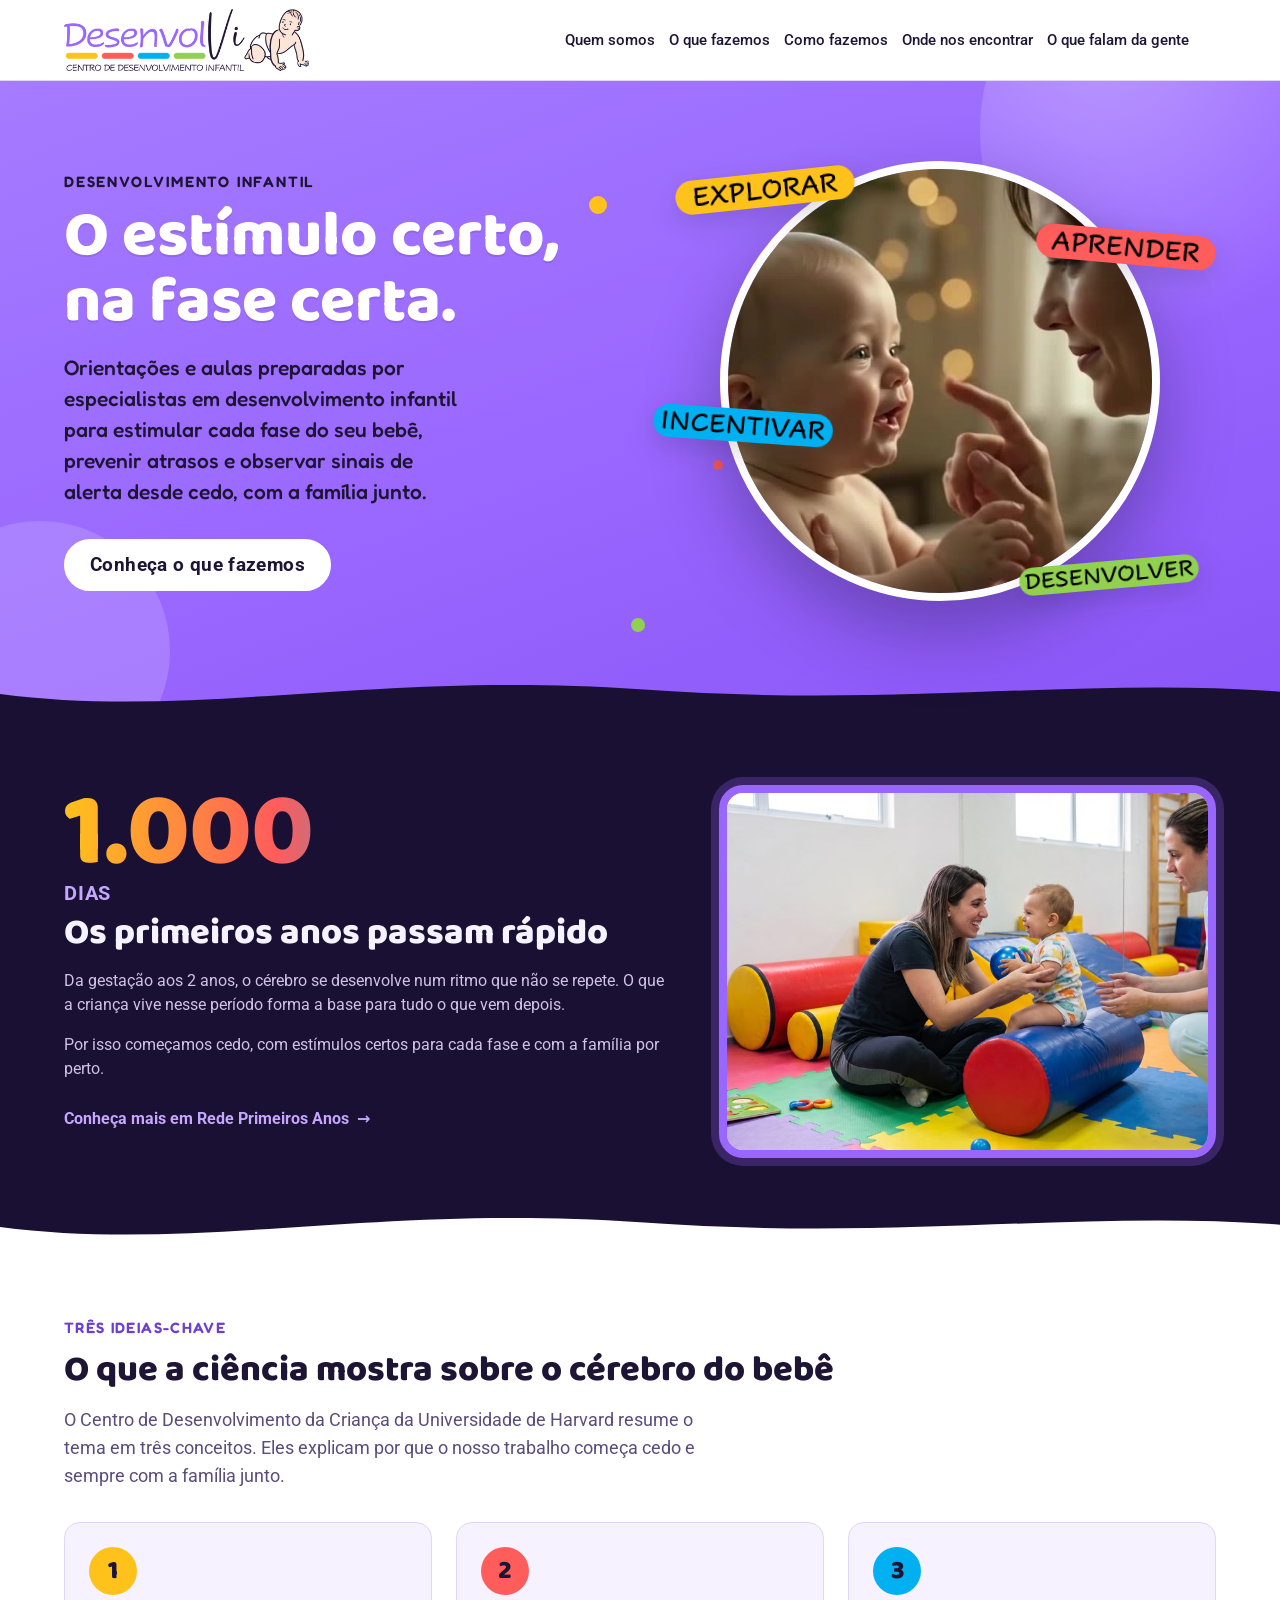
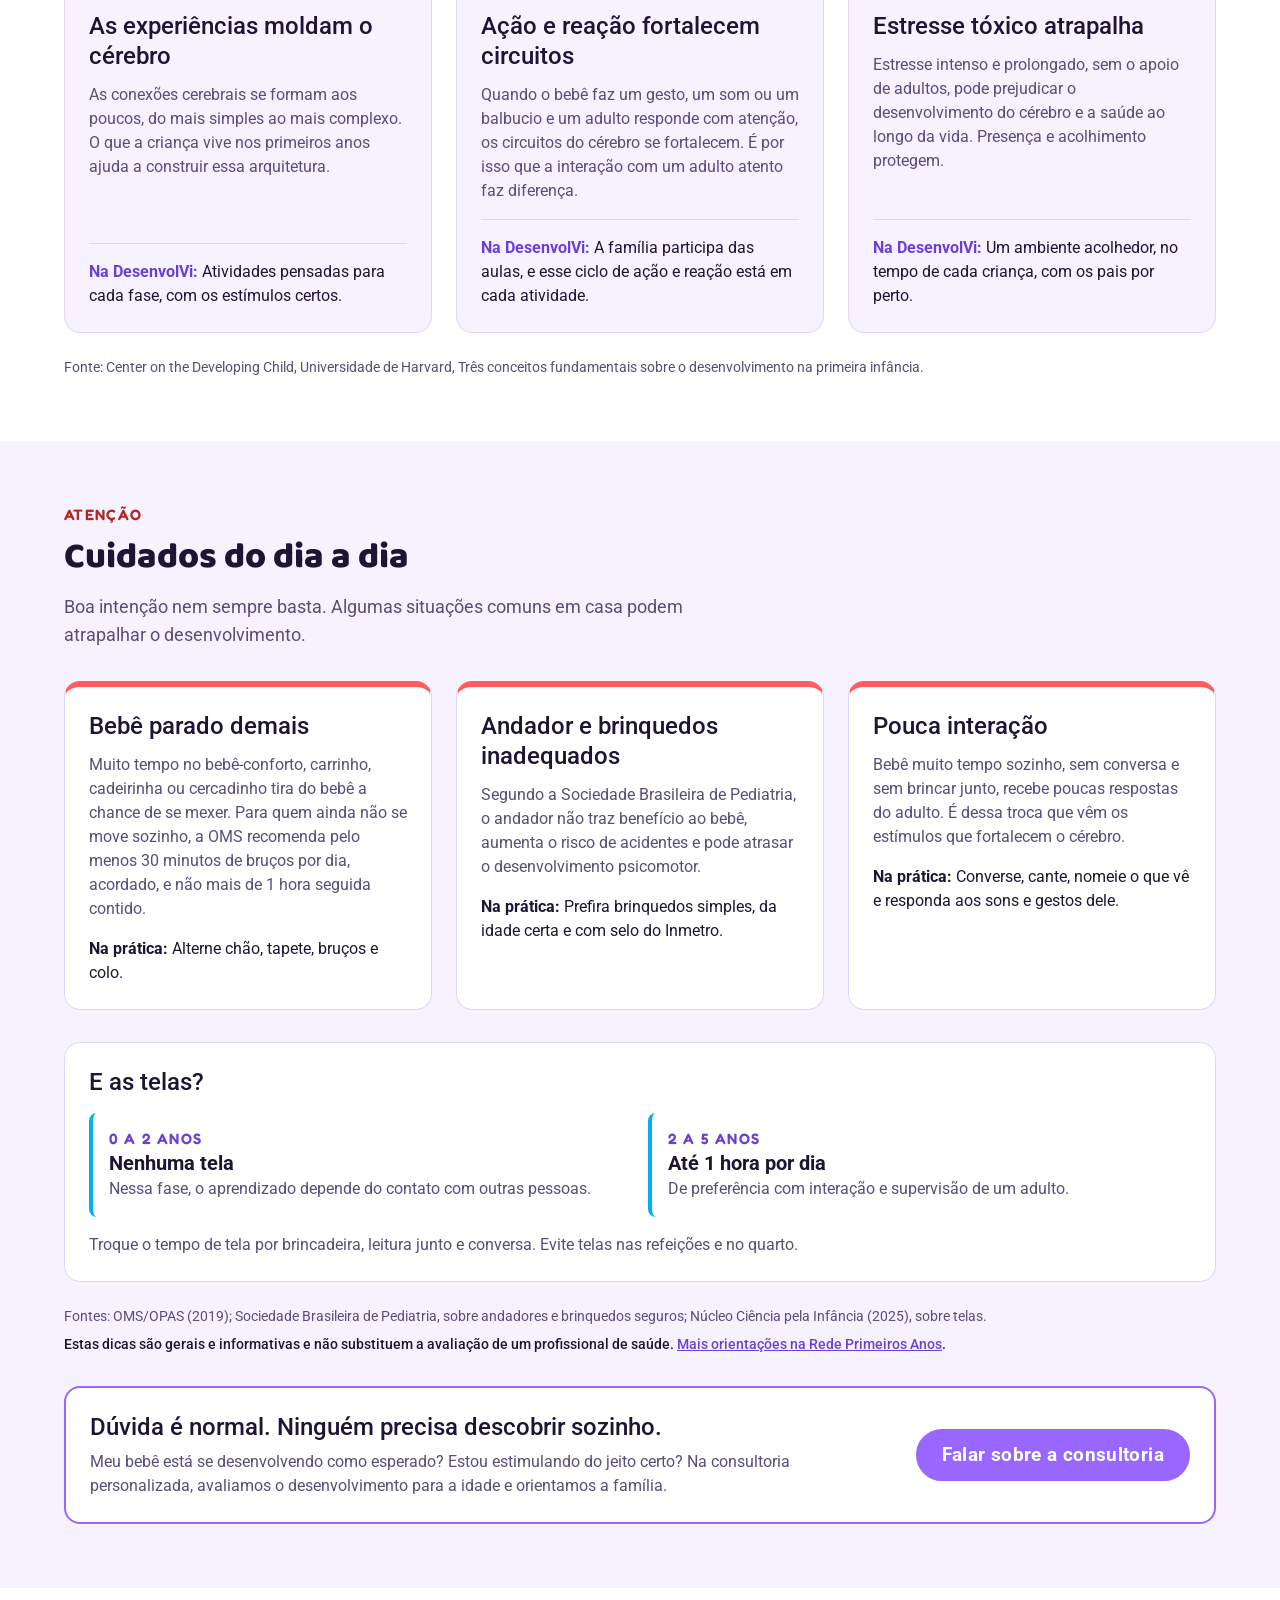
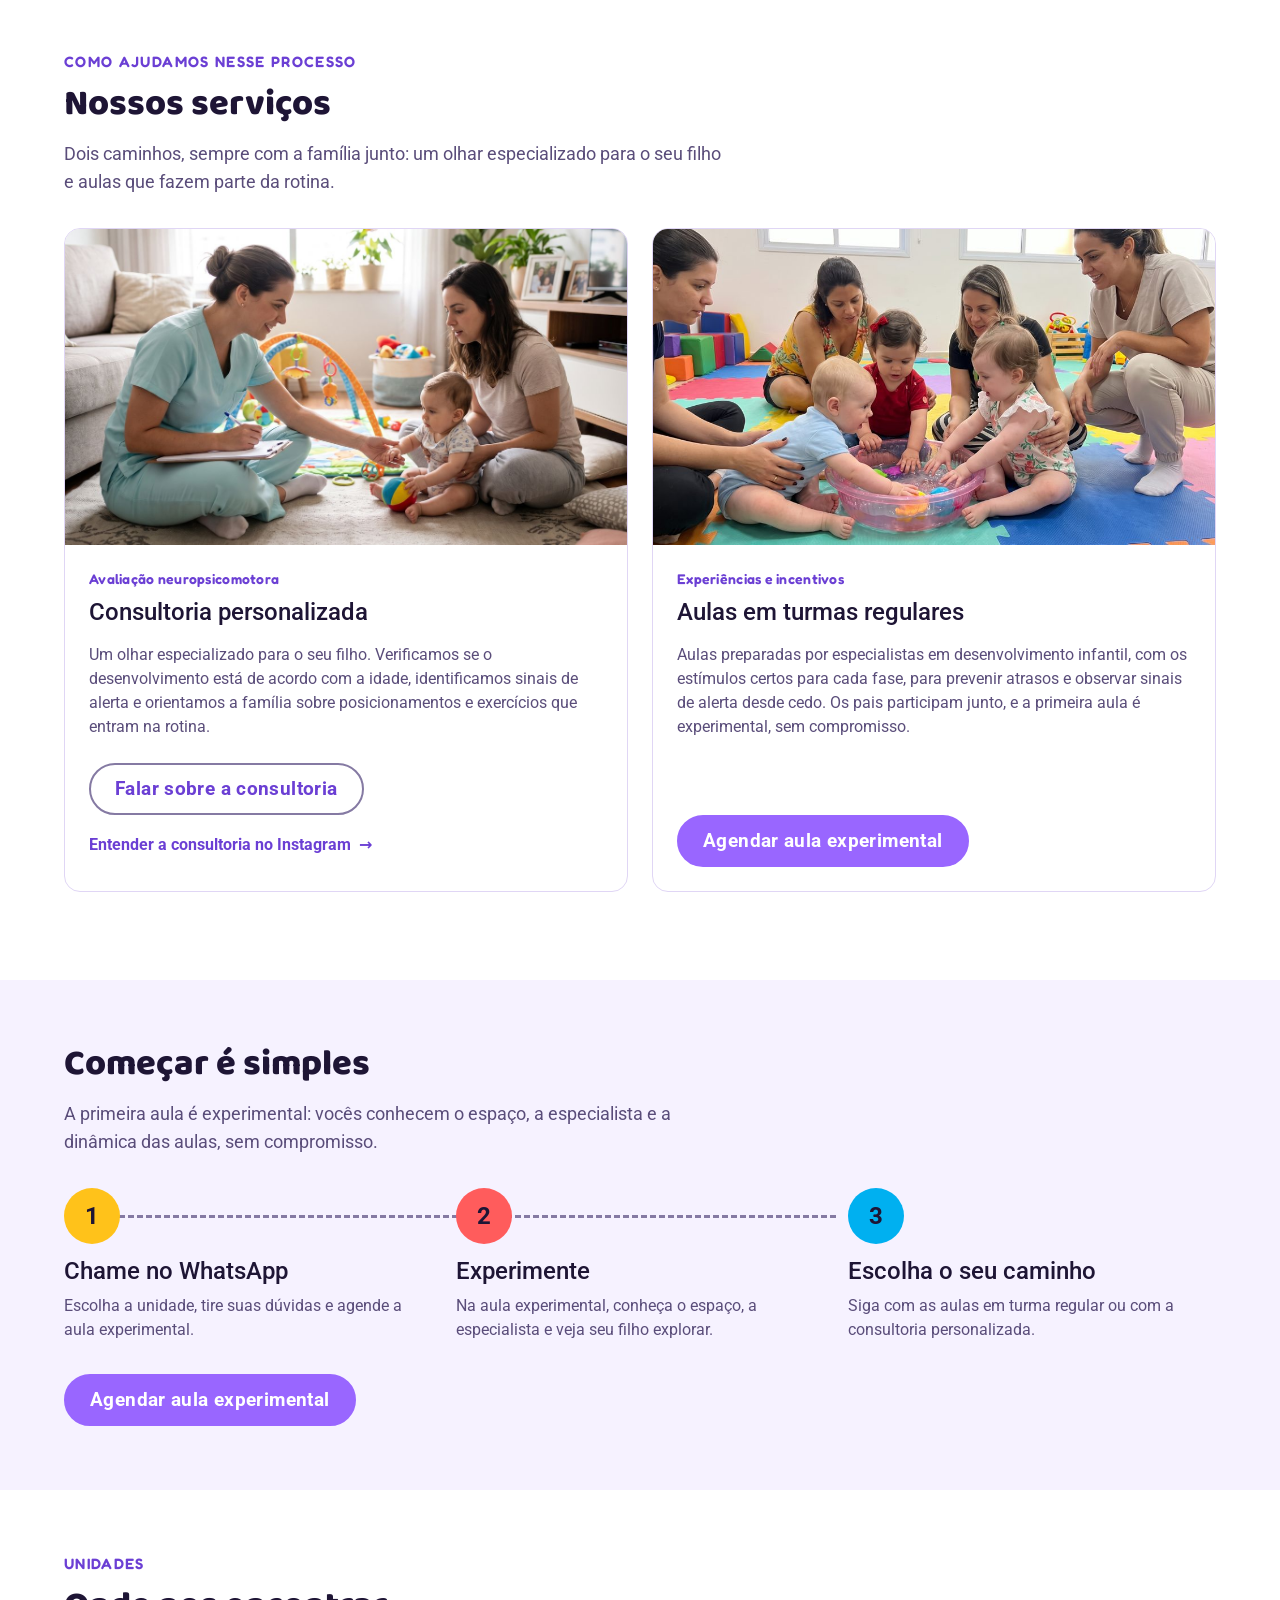
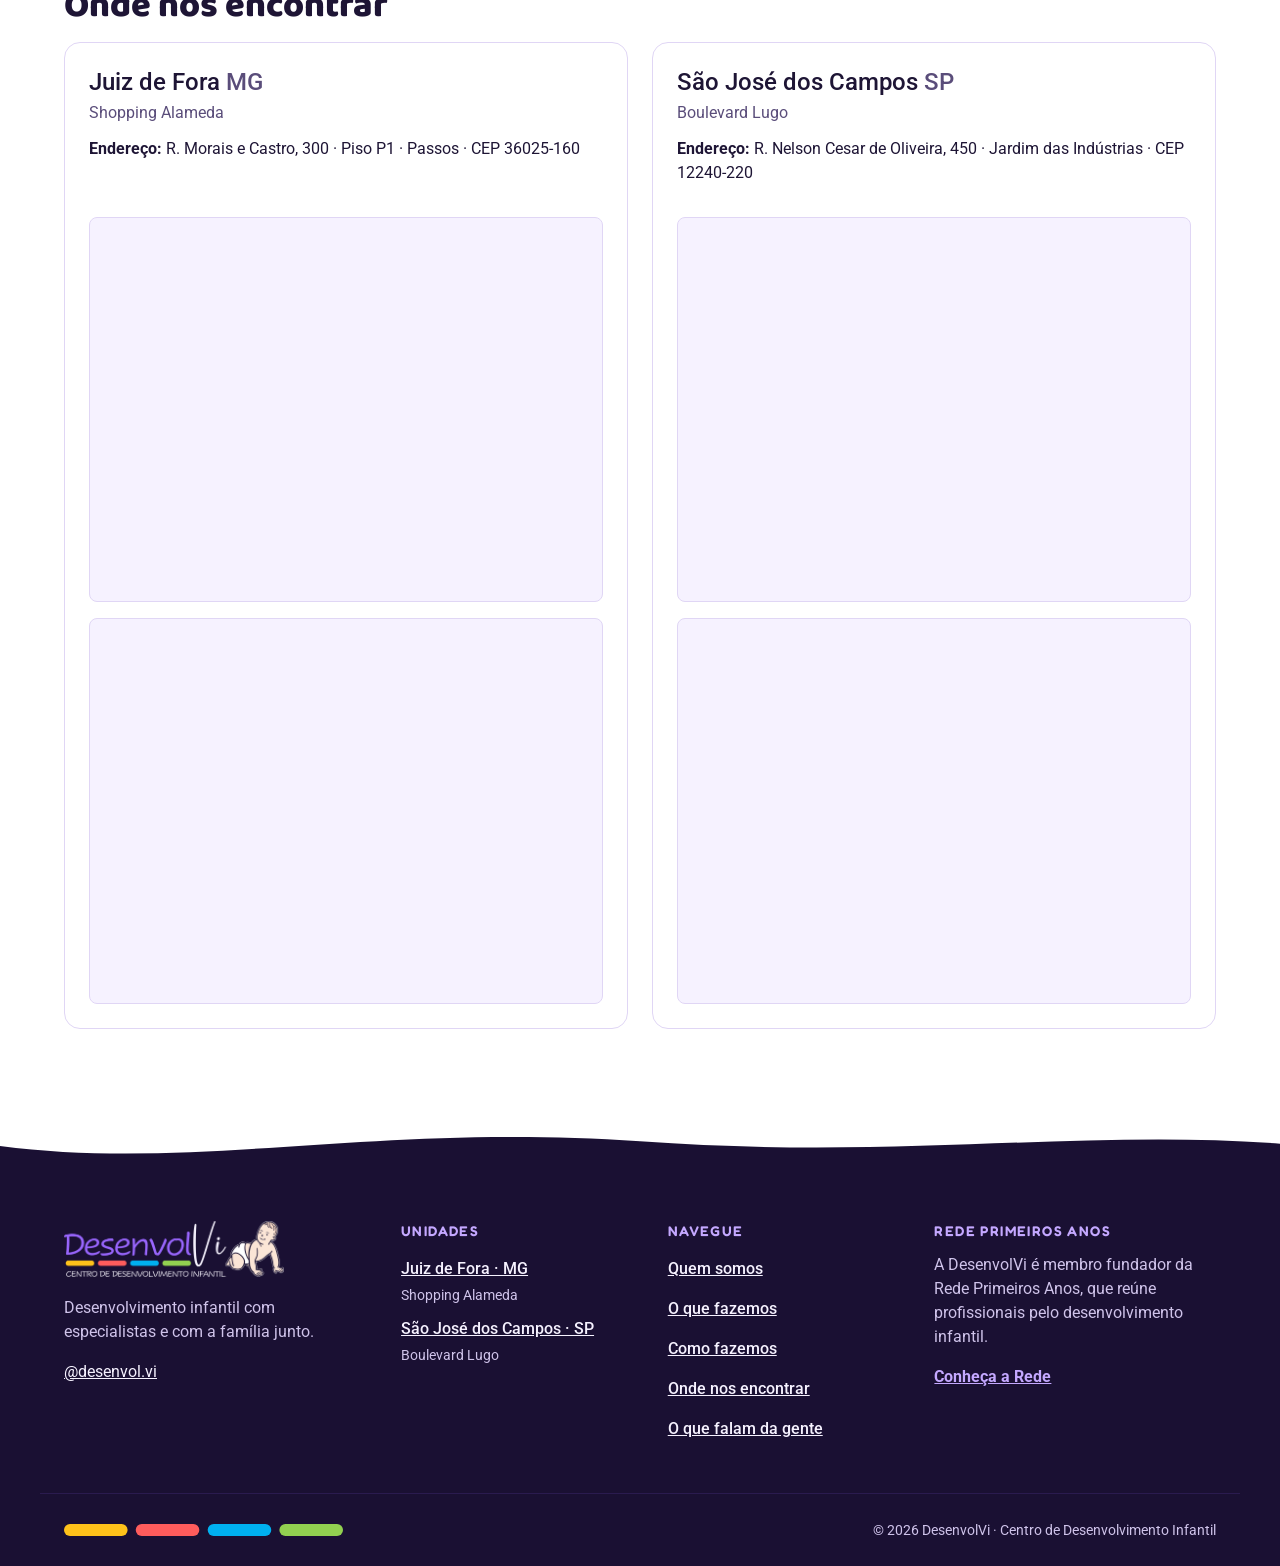
==== index.html @ 63ca210c "Site da DesenvolVi: primeira publicação Páginas: início (abertura em vídeo, 1.000 dias, três ideias-" ====
<!doctype html>
<html lang="pt-BR">
<head>
<meta charset="utf-8">
<meta name="viewport" content="width=device-width, initial-scale=1">
<title>DesenvolVi · Centro de Desenvolvimento Infantil</title>
<meta name="description" content="A DesenvolVi é um centro de desenvolvimento infantil em Juiz de Fora e São José dos Campos: consultoria personalizada (avaliação neuropsicomotora) e aulas em turmas regulares, com a família junto.">
<meta name="theme-color" content="#9966FF">
<meta property="og:type" content="website">
<meta property="og:locale" content="pt_BR">
<meta property="og:title" content="DesenvolVi · Centro de Desenvolvimento Infantil">
<meta property="og:description" content="A DesenvolVi é um centro de desenvolvimento infantil em Juiz de Fora e São José dos Campos: consultoria personalizada (avaliação neuropsicomotora) e aulas em turmas regulares, com a família junto.">
<meta property="og:image" content="assets/img/icone-app-512.png">
<link rel="icon" href="assets/img/favicon.ico" sizes="any">
<link rel="icon" type="image/png" sizes="32x32" href="assets/img/favicon-32.png">
<link rel="apple-touch-icon" href="assets/img/apple-touch-icon.png">
<link rel="preload" href="assets/fonts/baloo-2-latin-800-normal.woff2" as="font" type="font/woff2" crossorigin>
<link rel="preload" href="assets/fonts/roboto-latin-400-normal.woff2" as="font" type="font/woff2" crossorigin>
<link rel="stylesheet" href="assets/css/style.css?v=3">
<script>(function(){var visto=false;try{visto=sessionStorage.getItem('dv-intro-visto')==='1';}catch(e){}try{if(!visto&&!location.hash&&!(window.matchMedia&&matchMedia('(prefers-reduced-motion: reduce)').matches)){document.documentElement.classList.add('intro-on','intro-lock');}}catch(e){}})();</script>
</head>
<body>
<div class="abertura" id="intro" role="dialog" aria-modal="true" aria-label="Vídeo de abertura">
  <div class="intro-bg" style="background-image:url('assets/video/intro-poster.jpg')"></div>
  <div class="intro-clip" id="intro-clip">
    <video class="intro-video" id="intro-video" muted playsinline preload="auto" poster="assets/video/intro-poster.jpg" aria-label="Vídeo de abertura"></video>
  </div>
  <div class="intro-ctrl">
    <button class="intro-btn" id="intro-som" type="button" aria-pressed="false" aria-label="Ativar o som do vídeo"><svg class="som-off" viewBox="0 0 24 24" width="20" height="20" aria-hidden="true" fill="none" stroke="currentColor" stroke-width="2" stroke-linecap="round" stroke-linejoin="round"><path d="M11 5 6 9H2v6h4l5 4z"/><path d="m23 9-6 6"/><path d="m17 9 6 6"/></svg><svg class="som-on" viewBox="0 0 24 24" width="20" height="20" aria-hidden="true" fill="none" stroke="currentColor" stroke-width="2" stroke-linecap="round" stroke-linejoin="round"><path d="M11 5 6 9H2v6h4l5 4z"/><path d="M15.5 8.5a5 5 0 0 1 0 7"/><path d="M19 5a10 10 0 0 1 0 14"/></svg></button>
    <button class="intro-btn" id="intro-pular" type="button">Pular abertura <span aria-hidden="true">›</span></button>
  </div>
  <noscript><style>.abertura{display:none!important}html{overflow:auto!important}</style></noscript>
</div>
<a class="pular" href="#conteudo">Pular para o conteúdo</a>
<header class="site-header">
  <div class="wrap hd">
    <a class="marca" href="index.html" aria-label="DesenvolVi, Centro de Desenvolvimento Infantil, página inicial"><img src="assets/img/logo-desenvolvi.png" alt="DesenvolVi, Centro de Desenvolvimento Infantil" width="276" height="70"></a>
    <nav class="menu" id="menu" aria-label="Menu principal">
      <ul><li><a href="quem-somos.html">Quem somos</a></li><li><a href="index.html#servicos">O que fazemos</a></li><li><a href="como-fazemos.html">Como fazemos</a></li><li><a href="index.html#unidades">Onde nos encontrar</a></li><li><a href="o-que-falam.html">O que falam da gente</a></li></ul>
      <a class="lnk-app" href="#" data-app hidden>Entrar no app</a>
    </nav>
    <div class="hd-acoes">
      <button class="menu-toggle" id="menu-toggle" type="button" aria-controls="menu" aria-expanded="false" aria-label="Abrir menu"><span></span><span></span><span></span></button>
    </div>
  </div>
</header>

<main id="conteudo">
  <section class="hero lilas">
    <span class="decor" aria-hidden="true"><span class="bolha b1"></span><span class="bolha b2"></span><span class="bolha b4"></span></span>
    <div class="wrap hero-in">
      <div class="ht-text">
        <p class="sobre">Desenvolvimento infantil</p>
        <h1 class="display">O estímulo certo, na fase certa.</h1>
        <p class="lead">Orientações e aulas preparadas por especialistas em desenvolvimento infantil para estimular cada fase do seu bebê, prevenir atrasos e observar sinais de alerta desde cedo, com a família junto.</p>
      </div>
      <div class="ht-art">
        <div class="ht-frame" data-foto="hero"></div>
        <img class="pill p1" src="assets/img/pilulas/explorar.svg" alt="" width="190" height="40"><img class="pill p2" src="assets/img/pilulas/aprender.svg" alt="" width="190" height="40"><img class="pill p3" src="assets/img/pilulas/incentivar.svg" alt="" width="190" height="40"><img class="pill p4" src="assets/img/pilulas/desenvolver.svg" alt="" width="190" height="40">
      </div>
      <div class="acoes">
        <a class="btn btn-claro" href="#servicos" data-evento="cta_hero">Conheça o que fazemos</a>
      </div>
    </div>
    <svg class="onda o-escuro onda-base" viewBox="0 0 1440 96" preserveAspectRatio="none" aria-hidden="true" focusable="false"><path d="M0,48 C220,92 420,8 720,40 C1010,72 1220,18 1440,44 L1440,96 L0,96 Z" fill="currentColor"/></svg>
  </section>

  <section class="escuro">
    <div class="wrap duas secao-in">
      <div>
        <p class="numero"><span>1.000</span> dias</p>
        <h2>Os primeiros anos passam rápido</h2>
        <p>Da gestação aos 2 anos, o cérebro se desenvolve num ritmo que não se repete. O que a criança vive nesse período forma a base para tudo o que vem depois.</p>
        <p>Por isso começamos cedo, com estímulos certos para cada fase e com a família por perto.</p>
        <p><a class="lnk" href="#" data-rede>Conheça mais em Rede Primeiros Anos</a></p>
      </div>
      <figure class="foto-red anel" data-foto="afetivo"></figure>
    </div>
    <svg class="onda o-branco onda-base" viewBox="0 0 1440 96" preserveAspectRatio="none" aria-hidden="true" focusable="false"><path d="M0,48 C220,92 420,8 720,40 C1010,72 1220,18 1440,44 L1440,96 L0,96 Z" fill="currentColor"/></svg>
  </section>

  <section class="secao" id="ciencia">
    <div class="wrap">
      <p class="sobre">Três ideias-chave</p>
      <h2>O que a ciência mostra sobre o cérebro do bebê</h2>
      <p class="intro-sec">O Centro de Desenvolvimento da Criança da Universidade de Harvard resume o tema em três conceitos. Eles explicam por que o nosso trabalho começa cedo e sempre com a família junto.</p>
      <div class="grade g3 ideias"><article class="cartao ideia"><span class="n" aria-hidden="true">1</span><h3>As experiências moldam o cérebro</h3><p>As conexões cerebrais se formam aos poucos, do mais simples ao mais complexo. O que a criança vive nos primeiros anos ajuda a construir essa arquitetura.</p><p class="ideia-dv"><strong>Na DesenvolVi:</strong> Atividades pensadas para cada fase, com os estímulos certos.</p></article><article class="cartao ideia"><span class="n" aria-hidden="true">2</span><h3>Ação e reação fortalecem circuitos</h3><p>Quando o bebê faz um gesto, um som ou um balbucio e um adulto responde com atenção, os circuitos do cérebro se fortalecem. É por isso que a interação com um adulto atento faz diferença.</p><p class="ideia-dv"><strong>Na DesenvolVi:</strong> A família participa das aulas, e esse ciclo de ação e reação está em cada atividade.</p></article><article class="cartao ideia"><span class="n" aria-hidden="true">3</span><h3>Estresse tóxico atrapalha</h3><p>Estresse intenso e prolongado, sem o apoio de adultos, pode prejudicar o desenvolvimento do cérebro e a saúde ao longo da vida. Presença e acolhimento protegem.</p><p class="ideia-dv"><strong>Na DesenvolVi:</strong> Um ambiente acolhedor, no tempo de cada criança, com os pais por perto.</p></article></div>
      <p class="fonte">Fonte: Center on the Developing Child, Universidade de Harvard, Três conceitos fundamentais sobre o desenvolvimento na primeira infância.</p>
    </div>
  </section>

  <section class="secao suave" id="cuidados">
    <div class="wrap">
      <p class="sobre sobre-alerta">Atenção</p>
      <h2>Cuidados do dia a dia</h2>
      <p class="intro-sec">Boa intenção nem sempre basta. Algumas situações comuns em casa podem atrapalhar o desenvolvimento.</p>
      <div class="grade g3 cuidados"><article class="cartao cuidado"><h3>Bebê parado demais</h3><p>Muito tempo no bebê-conforto, carrinho, cadeirinha ou cercadinho tira do bebê a chance de se mexer. Para quem ainda não se move sozinho, a OMS recomenda pelo menos 30 minutos de bruços por dia, acordado, e não mais de 1 hora seguida contido.</p><p class="na-pratica"><strong>Na prática:</strong> Alterne chão, tapete, bruços e colo.</p></article><article class="cartao cuidado"><h3>Andador e brinquedos inadequados</h3><p>Segundo a Sociedade Brasileira de Pediatria, o andador não traz benefício ao bebê, aumenta o risco de acidentes e pode atrasar o desenvolvimento psicomotor.</p><p class="na-pratica"><strong>Na prática:</strong> Prefira brinquedos simples, da idade certa e com selo do Inmetro.</p></article><article class="cartao cuidado"><h3>Pouca interação</h3><p>Bebê muito tempo sozinho, sem conversa e sem brincar junto, recebe poucas respostas do adulto. É dessa troca que vêm os estímulos que fortalecem o cérebro.</p><p class="na-pratica"><strong>Na prática:</strong> Converse, cante, nomeie o que vê e responda aos sons e gestos dele.</p></article></div>
      <div class="telas">
        <h3>E as telas?</h3>
        <div class="telas-faixas">
          <p><span class="idade">0 a 2 anos</span><strong>Nenhuma tela</strong>Nessa fase, o aprendizado depende do contato com outras pessoas.</p>
          <p><span class="idade">2 a 5 anos</span><strong>Até 1 hora por dia</strong>De preferência com interação e supervisão de um adulto.</p>
        </div>
        <p class="telas-nota">Troque o tempo de tela por brincadeira, leitura junto e conversa. Evite telas nas refeições e no quarto.</p>
      </div>
      <p class="fonte">Fontes: OMS/OPAS (2019); Sociedade Brasileira de Pediatria, sobre andadores e brinquedos seguros; Núcleo Ciência pela Infância (2025), sobre telas.</p>
      <p class="fonte fonte-aviso">Estas dicas são gerais e informativas e não substituem a avaliação de um profissional de saúde. <a href="#" data-rede>Mais orientações na Rede Primeiros Anos</a>.</p>
      <div class="cartao gancho">
        <div>
          <h3>Dúvida é normal. Ninguém precisa descobrir sozinho.</h3>
          <p>Meu bebê está se desenvolvendo como esperado? Estou estimulando do jeito certo? Na consultoria personalizada, avaliamos o desenvolvimento para a idade e orientamos a família.</p>
        </div>
        <a class="btn btn-primary" href="index.html#unidades" data-agendar="avaliacao" data-evento="gancho_cuidados">Falar sobre a consultoria</a>
      </div>
    </div>
  </section>

  <section class="secao" id="servicos">
    <div class="wrap">
      <p class="sobre">Como ajudamos nesse processo</p>
      <h2>Nossos serviços</h2>
      <p class="intro-sec">Dois caminhos, sempre com a família junto: um olhar especializado para o seu filho e aulas que fazem parte da rotina.</p>
      <div class="grade g2 servicos">
        <article class="cartao servico">
          <figure class="sv-foto" data-foto="consultoria"></figure>
          <p class="tag">Avaliação neuropsicomotora</p>
          <h3>Consultoria personalizada</h3>
          <p>Um olhar especializado para o seu filho. Verificamos se o desenvolvimento está de acordo com a idade, identificamos sinais de alerta e orientamos a família sobre posicionamentos e exercícios que entram na rotina.</p>
          <div class="sv-acoes">
            <a class="btn btn-sec" href="index.html#unidades" data-agendar="avaliacao" data-evento="cta_consultoria">Falar sobre a consultoria</a>
            <a class="lnk" href="#" data-consultoria>Entender a consultoria no Instagram</a>
          </div>
        </article>
        <article class="cartao servico">
          <figure class="sv-foto" data-foto="social"></figure>
          <p class="tag">Experiências e incentivos</p>
          <h3>Aulas em turmas regulares</h3>
          <p>Aulas preparadas por especialistas em desenvolvimento infantil, com os estímulos certos para cada fase, para prevenir atrasos e observar sinais de alerta desde cedo. Os pais participam junto, e a primeira aula é experimental, sem compromisso.</p>
          <div class="sv-acoes">
            <a class="btn btn-primary" href="index.html#unidades" data-agendar="experimental" data-evento="cta_turmas">Agendar aula experimental</a>
          </div>
        </article>
      </div>
    </div>
  </section>

  <section class="secao suave" id="comecar">
    <div class="wrap">
      <h2>Começar é simples</h2>
      <p class="intro-sec">A primeira aula é experimental: vocês conhecem o espaço, a especialista e a dinâmica das aulas, sem compromisso.</p>
      <ol class="passos cores">
        <li><span class="n" aria-hidden="true">1</span><h3>Chame no WhatsApp</h3><p>Escolha a unidade, tire suas dúvidas e agende a aula experimental.</p></li>
        <li><span class="n" aria-hidden="true">2</span><h3>Experimente</h3><p>Na aula experimental, conheça o espaço, a especialista e veja seu filho explorar.</p></li>
        <li><span class="n" aria-hidden="true">3</span><h3>Escolha o seu caminho</h3><p>Siga com as aulas em turma regular ou com a consultoria personalizada.</p></li>
      </ol>
      <p class="sec-acao"><a class="btn btn-primary" href="index.html#unidades" data-agendar="experimental" data-evento="cta_comecar">Agendar aula experimental</a></p>
    </div>
  </section>

  <section class="secao com-onda" id="unidades">
    <div class="wrap">
      <p class="sobre">Unidades</p>
      <h2>Onde nos encontrar</h2>
      <div class="grade g2" data-unidades="mapas"></div>
    </div>
    <svg class="onda o-escuro onda-base" viewBox="0 0 1440 96" preserveAspectRatio="none" aria-hidden="true" focusable="false"><path d="M0,48 C220,92 420,8 720,40 C1010,72 1220,18 1440,44 L1440,96 L0,96 Z" fill="currentColor"/></svg>
  </section>
</main>

<footer class="site-footer">
  <div class="wrap ft">
    <div class="ft-marca">
      <img src="assets/img/logo-desenvolvi-escuro.png" alt="DesenvolVi, Centro de Desenvolvimento Infantil" width="276" height="70" loading="lazy">
      <p>Desenvolvimento infantil com especialistas e com a família junto.</p>
      <p><a href="#" data-instagram data-usuario>Instagram</a></p>
    </div>
    <div>
      <h2 class="ft-tit">Unidades</h2>
      <ul class="ft-lista" data-unidades="rodape"></ul>
    </div>
    <div>
      <h2 class="ft-tit">Navegue</h2>
      <ul class="ft-lista"><li><a href="quem-somos.html">Quem somos</a></li><li><a href="index.html#servicos">O que fazemos</a></li><li><a href="como-fazemos.html">Como fazemos</a></li><li><a href="index.html#unidades">Onde nos encontrar</a></li><li><a href="o-que-falam.html">O que falam da gente</a></li></ul>
      <p><a href="#" data-app hidden>Entrar no app</a></p>
    </div>
    <div class="ft-rede">
      <h2 class="ft-tit">Rede Primeiros Anos</h2>
      <p>A DesenvolVi é membro fundador da Rede Primeiros Anos, que reúne profissionais pelo desenvolvimento infantil.</p>
      <p><a href="#" data-rede>Conheça a Rede</a></p>
    </div>
  </div>
  <div class="wrap ft-base">
    <img class="faixa" src="assets/img/faixa.svg" alt="" width="200" height="12">
    <p>© <span id="ano">2026</span> DesenvolVi · Centro de Desenvolvimento Infantil</p>
  </div>
</footer>

<dialog class="dlg" id="dlg-agendar" aria-labelledby="dlg-tit">
  <div class="dlg-caixa">
    <button class="dlg-fechar" type="button" data-fechar aria-label="Fechar">×</button>
    <h2 id="dlg-tit">Escolha a unidade</h2>
    <p>A conversa continua pelo WhatsApp.</p>
    <ul class="dlg-lista" id="dlg-unidades"></ul>
  </div>
</dialog>

<script src="assets/js/config.js?v=3"></script>
<script src="assets/js/app.js?v=3"></script>
</body>
</html>
---- assets/css/style.css ----
/* DesenvolVi — site público
   Cores, tipografia, espaços e componentes do Design System DesenvolVi v2.2 (tokens.json). */

/* Fontes na própria pasta do site (assets/fonts, licença OFL): funcionam em qualquer sistema,
   sem depender do Google Fonts. Roboto no texto; Baloo 2 nos títulos e na frase de abertura;
   Fredoka nos subtítulos (textos pequenos acima dos títulos) e no texto logo abaixo do título de cada página. */
@font-face{font-family:"Roboto";src:url(../fonts/roboto-latin-400-normal.woff2) format("woff2");font-weight:400;font-style:normal;font-display:swap}
@font-face{font-family:"Roboto";src:url(../fonts/roboto-latin-500-normal.woff2) format("woff2");font-weight:500;font-style:normal;font-display:swap}
@font-face{font-family:"Roboto";src:url(../fonts/roboto-latin-700-normal.woff2) format("woff2");font-weight:700;font-style:normal;font-display:swap}
@font-face{font-family:"Baloo 2";src:url(../fonts/baloo-2-latin-700-normal.woff2) format("woff2");font-weight:700;font-style:normal;font-display:swap}
@font-face{font-family:"Baloo 2";src:url(../fonts/baloo-2-latin-800-normal.woff2) format("woff2");font-weight:800;font-style:normal;font-display:swap}
@font-face{font-family:"Fredoka";src:url(../fonts/fredoka-latin-500-normal.woff2) format("woff2");font-weight:500;font-style:normal;font-display:swap}
@font-face{font-family:"Fredoka";src:url(../fonts/fredoka-latin-600-normal.woff2) format("woff2");font-weight:600;font-style:normal;font-display:swap}

:root{
  --brand:#9966FF; --brand-text:#6B3FD4; --on-brand:#1E1535;
  --action:#9966FF; --action-hover:#8A52F5; --action-active:#7A42E8; --on-action:#FFFFFF;
  --surface:#FFFFFF; --surface-soft:#F6F2FF; --surface-brand:#9966FF; --on-surface-brand:#1E1535;
  --ink:#1E1535; --ink-muted:#5A4D7A; --line:#E0D6F5; --line-strong:#857AA3; --focus:#6B3FD4;
  --explorar:#FFC21A; --aprender:#FF5C5C; --incentivar:#00B0F0; --desenvolver:#92D050; --on-pilula:#1E1535;
  --success:#1B6B3A; --danger:#B3261E;
  --space-1:4px; --space-2:8px; --space-3:12px; --space-4:16px; --space-5:24px; --space-6:32px; --space-7:48px; --space-8:64px;
  --radius-sm:8px; --radius-md:16px; --radius-lg:24px; --radius-pill:999px;
  --shadow-card:0 2px 10px 0 rgba(153,102,255,.20);
  --touch-min:44px; --content-max:1200px;
  --font:"Roboto",system-ui,-apple-system,"Segoe UI",sans-serif;
  --titulo:"Baloo 2","Roboto",system-ui,-apple-system,"Segoe UI",sans-serif;
  --subtitulo:"Fredoka","Roboto",system-ui,-apple-system,"Segoe UI",sans-serif;
  --dur-fast:120ms; --dur-base:200ms; --dur-slow:320ms; --ease:cubic-bezier(.2,0,0,1);
  --z-sticky:100; --z-nav:200; --z-modal:400;
  --hh:96px;
}
*,*::before,*::after{box-sizing:border-box}
[hidden]{display:none!important}
html{scroll-behavior:smooth;scroll-padding-top:calc(var(--hh) + 16px);-webkit-text-size-adjust:100%}
body{margin:0;background:var(--surface);color:var(--ink);font-family:var(--font);font-size:16px;line-height:24px;font-weight:400}
img{max-width:100%;height:auto}
a{color:var(--brand-text)}
a:hover{color:var(--ink)}
:where(a,button,summary,input,select,textarea,[tabindex]):focus-visible{outline:3px solid var(--focus);outline-offset:2px}
h1,h2,h3{font-family:var(--font);color:var(--ink);margin:0 0 var(--space-4)}
h1,.h1{font-size:44px;line-height:48px;font-weight:800}
.display{font-size:64px;line-height:66px;font-weight:800}
h2,.h2{font-size:36px;line-height:40px;font-weight:800}
h3,.h3{font-size:24px;line-height:30px;font-weight:500}
/* títulos em Baloo 2 (h3 e textos seguem em Roboto) */
h1,h2,.h1,.h2,.display{font-family:var(--titulo)}
h2.h3{font-family:var(--titulo);font-weight:700;font-size:26px;line-height:30px}
p{margin:0 0 var(--space-4)}
.lead{font-size:18px;line-height:28px;color:var(--ink-muted);max-width:62ch}
.sr{position:absolute;width:1px;height:1px;overflow:hidden;clip:rect(0 0 0 0);white-space:nowrap}
.wrap{width:100%;max-width:var(--content-max);margin:0 auto;padding:0 var(--space-5)}
.pular{position:absolute;left:var(--space-4);top:-60px;z-index:999;background:var(--ink);color:#fff;padding:var(--space-2) var(--space-4);border-radius:var(--radius-sm)}
.pular:focus{top:var(--space-2);color:#fff}
.ic{flex:none}

/* ---------- botões ---------- */
.btn{display:inline-flex;align-items:center;justify-content:center;gap:var(--space-2);min-height:var(--touch-min);min-width:var(--touch-min);padding:var(--space-3) var(--space-5);border:2px solid var(--action);border-radius:var(--radius-pill);background:var(--action);color:var(--on-action);font:700 19px/24px var(--font);letter-spacing:.02em;text-decoration:none;cursor:pointer;transition:background-color var(--dur-fast) var(--ease),border-color var(--dur-fast) var(--ease),color var(--dur-fast) var(--ease)}
.btn-primary:hover{background:var(--action-hover);border-color:var(--action-hover);color:var(--on-action)}
.btn-primary:active{background:var(--action-active);border-color:var(--action-active)}
.btn-sec{background:transparent;border-color:var(--line-strong);color:var(--brand-text)}
.btn-sec:hover{background:var(--action-hover);border-color:var(--action-hover);color:var(--on-action)}
.lnk{display:inline-flex;align-items:center;min-height:var(--touch-min);font-weight:700;color:var(--brand-text);text-decoration:none}
.lnk::after{content:"→";margin-left:var(--space-2);transition:transform var(--dur-fast) var(--ease)}
.lnk:hover::after{transform:translateX(3px)}

/* ---------- pílulas (componente do Design System) ---------- */
.pilula{display:inline-block;font:700 14px/20px var(--font);letter-spacing:.1em;text-transform:uppercase;color:var(--on-pilula);padding:var(--space-2) var(--space-5);border-radius:var(--radius-pill)}
.pl-explorar{background:var(--explorar)}.pl-aprender{background:var(--aprender)}.pl-incentivar{background:var(--incentivar)}.pl-desenvolver{background:var(--desenvolver)}

/* ---------- cartões e grades ---------- */
.cartao{background:var(--surface-soft);border:1px solid var(--line);border-radius:var(--radius-md);padding:var(--space-5)}
.suave .cartao{background:var(--surface)}
.grade{display:grid;gap:var(--space-5);list-style:none;margin:0 0 var(--space-5);padding:0}
.g2{grid-template-columns:repeat(2,minmax(0,1fr))}
.g3{grid-template-columns:repeat(3,minmax(0,1fr))}
.g4{grid-template-columns:repeat(4,minmax(0,1fr))}
.aviso{color:var(--ink-muted);background:var(--surface-soft);border:1px dashed var(--line-strong);border-radius:var(--radius-md);padding:var(--space-5);margin:0;grid-column:1/-1}

/* ---------- cabeçalho: logo e ações em cima, menu embaixo (desktop) ---------- */
.site-header{position:sticky;top:0;z-index:var(--z-sticky);background:var(--surface);border-bottom:1px solid var(--line)}
.hd{display:flex;flex-wrap:wrap;align-items:center;column-gap:var(--space-5);padding-top:var(--space-3)}
.marca{order:1;display:block;flex:none;line-height:0}
.marca img{height:70px;width:auto;transition:height var(--dur-base) var(--ease)}
.hd-acoes{order:2;margin-left:auto;display:flex;align-items:center;gap:var(--space-3);flex:none}
.menu{order:3;flex:1 0 100%;display:flex;align-items:center;gap:var(--space-4);margin-top:var(--space-3);border-top:1px solid var(--line);padding:var(--space-1) 0}
.menu ul{display:flex;flex-wrap:wrap;gap:var(--space-1);list-style:none;margin:0 0 0 calc(-1 * var(--space-3));padding:0}
.menu a{display:inline-flex;align-items:center;min-height:var(--touch-min);padding:0 var(--space-3);border-radius:var(--radius-pill);color:var(--ink);font-weight:500;font-size:16px;text-decoration:none;white-space:nowrap}
.menu a:hover{background:var(--surface-soft);color:var(--brand-text)}
.menu a[aria-current="page"]{color:var(--brand-text);font-weight:700;box-shadow:inset 0 -3px 0 var(--brand);border-radius:0}
.lnk-app{margin-left:auto;font-weight:700!important;color:var(--brand-text)!important}
.site-header.compacto .hd{padding-top:var(--space-2)}
.site-header.compacto .marca img{height:52px}
.site-header.compacto .menu{margin-top:var(--space-2)}
.menu-toggle{display:none;width:var(--touch-min);height:var(--touch-min);border:2px solid var(--line-strong);border-radius:var(--radius-sm);background:var(--surface);cursor:pointer;flex-direction:column;align-items:center;justify-content:center;gap:5px;padding:0}
.menu-toggle span{display:block;width:20px;height:2px;background:var(--ink);border-radius:2px;transition:transform var(--dur-base) var(--ease),opacity var(--dur-base) var(--ease)}
.menu-toggle[aria-expanded="true"] span:nth-child(1){transform:translateY(7px) rotate(45deg)}
.menu-toggle[aria-expanded="true"] span:nth-child(2){opacity:0}
.menu-toggle[aria-expanded="true"] span:nth-child(3){transform:translateY(-7px) rotate(-45deg)}

/* ---------- seções ---------- */
.secao{padding:var(--space-8) 0}
.suave{background:var(--surface-soft)}
.intro-sec{color:var(--ink-muted);font-size:18px;line-height:28px;max-width:66ch;margin-bottom:var(--space-6)}
.duas{display:grid;grid-template-columns:1.1fr .9fr;gap:var(--space-7);align-items:center}
.foto-red{margin:0;border-radius:var(--radius-lg);overflow:hidden;aspect-ratio:4/3;background:var(--surface-soft)}
.foto-red img{width:100%;height:100%;object-fit:cover;display:block}
.faixa{display:block;height:12px;width:auto}

/* topo das páginas internas */
.pg-topo{background:var(--surface-soft);padding:var(--space-8) 0 var(--space-7);position:relative}
.pg-topo h1{margin-bottom:var(--space-4)}
.pg-topo .lead{margin:0}
.pg-faixa{position:absolute;left:50%;bottom:-6px;transform:translateX(-50%)}

/* ---------- topo da página inicial ---------- */
.hero{background:linear-gradient(180deg,var(--surface) 0%,var(--surface-soft) 100%);padding:var(--space-8) 0 var(--space-8);overflow:hidden}
.hero-in{display:flex;align-items:center;gap:var(--space-7);flex-wrap:wrap}
.ht-text{flex:1 1 420px;min-width:0}
.sobre{font-weight:700;font-size:14px;line-height:20px;letter-spacing:.1em;text-transform:uppercase;color:var(--brand-text);margin-bottom:var(--space-3)}
.acoes{display:flex;flex-wrap:wrap;gap:var(--space-3);margin-top:var(--space-6)}
.ht-art{flex:1 1 380px;min-width:0;position:relative;display:flex;justify-content:center;padding:var(--space-4) 0}
.ht-frame{width:min(440px,100%);aspect-ratio:1;border-radius:50%;background:var(--surface-soft);overflow:hidden;border:8px solid var(--brand);box-shadow:0 28px 60px rgba(153,102,255,.28);display:flex;align-items:center;justify-content:center}
.ht-frame img{width:100%;height:100%;object-fit:cover;object-position:58% 50%}
.pill{position:absolute;width:clamp(130px,34%,180px);height:auto;filter:drop-shadow(0 8px 14px rgba(30,21,53,.18))}
.pill.p1{left:2%;top:6%;transform:rotate(-6deg)}
.pill.p2{right:0;top:18%;transform:rotate(5deg)}
.pill.p3{left:-2%;top:56%;transform:rotate(4deg)}
.pill.p4{right:3%;bottom:6%;transform:rotate(-5deg)}
.ht-frame.ht-play{cursor:pointer}
.ht-frame.ht-play:focus-visible{outline:4px solid var(--focus);outline-offset:6px}

/* pilares */
.pilares .pilar{display:flex;flex-direction:column;align-items:flex-start;gap:var(--space-3)}
.pilares .pilar p{margin:0}
.pilar-longo h3{margin-bottom:var(--space-3)}
.pilar-longo p{margin:0}

/* serviços */
.servico{display:flex;flex-direction:column;align-items:flex-start}
.servico p:not(.tag){color:var(--ink-muted);flex:1}
.servico .btn{margin-top:var(--space-2)}
.servico .lnk{margin-top:var(--space-2)}
.sv-acoes{display:flex;flex-wrap:wrap;align-items:center;column-gap:var(--space-5)}
.tag{font-weight:700;font-size:14px;line-height:20px;letter-spacing:.02em;color:var(--brand-text);margin-bottom:var(--space-2)}

/* áreas */
.area{padding:0;overflow:hidden}
.area h3,.area p{padding:0 var(--space-5)}
.area h3{margin-top:var(--space-4);margin-bottom:var(--space-2)}
.area-foto{margin:0;aspect-ratio:16/10;background:var(--surface-soft)}
.area-foto img{width:100%;height:100%;object-fit:cover;display:block}

/* passos */
.passos{list-style:none;margin:0;padding:0;display:grid;grid-template-columns:repeat(3,minmax(0,1fr));gap:var(--space-5);counter-reset:p}
.passos li{position:relative;padding:var(--space-5);border:1px solid var(--line);border-radius:var(--radius-md);background:var(--surface)}
.passos .n{display:inline-flex;align-items:center;justify-content:center;width:44px;height:44px;border-radius:50%;background:var(--brand);color:var(--on-brand);font-weight:700;font-size:20px;margin-bottom:var(--space-3)}
.passos h3{margin-bottom:var(--space-2)}
.passos p{margin:0;color:var(--ink-muted)}

/* ciclo ação e reação */
.ciclo{list-style:none;margin:0;padding:0;display:grid;grid-template-columns:repeat(4,minmax(0,1fr));gap:var(--space-5);counter-reset:c}
.ciclo li{counter-increment:c;background:var(--surface-soft);border:1px solid var(--line);border-radius:var(--radius-md);padding:var(--space-5);position:relative}
.ciclo li::before{content:counter(c);position:absolute;right:var(--space-4);top:var(--space-4);font-weight:700;color:var(--ink-muted)}
.ciclo .pilula{margin-bottom:var(--space-3)}
.ciclo p{margin:0}
.ciclo + .fonte{margin-top:var(--space-5)}
.fonte{font-size:14px;line-height:20px;color:var(--ink-muted);margin:0}

/* perguntas frequentes */
.faqs{display:grid;gap:var(--space-3);max-width:860px}
.faq{background:var(--surface);border:1px solid var(--line);border-radius:var(--radius-md);padding:0 var(--space-5)}
.faq summary{cursor:pointer;min-height:var(--touch-min);display:flex;align-items:center;justify-content:space-between;gap:var(--space-4);padding:var(--space-4) 0;font-weight:700;list-style:none}
.faq summary::-webkit-details-marker{display:none}
.faq summary::after{content:"+";font-size:24px;color:var(--brand-text);transition:transform var(--dur-base) var(--ease)}
.faq[open] summary::after{transform:rotate(45deg)}
.faq p{color:var(--ink-muted);padding-bottom:var(--space-4);margin:0}

/* unidades */
.unidade{display:flex;flex-direction:column;align-items:flex-start}
.un-nome{margin-bottom:var(--space-1)}
.un-uf{color:var(--ink-muted);font-weight:500}
.un-local{color:var(--ink-muted);margin-bottom:var(--space-3)}
.un-linha{margin-bottom:var(--space-2)}
.un-acoes{display:flex;flex-wrap:wrap;gap:var(--space-3);margin-top:var(--space-3)}

/* equipe */
.pessoa{display:flex;gap:var(--space-5);align-items:flex-start}
.pessoa .av{flex:none;width:96px;height:96px;border-radius:50%;background:var(--brand);color:var(--on-brand);display:flex;align-items:center;justify-content:center;font-weight:700;font-size:28px;object-fit:cover}
.pessoa h3{margin-bottom:var(--space-1)}
.apelido{color:var(--brand-text);font-weight:700;margin-bottom:var(--space-1)}
.cargo{color:var(--ink-muted);font-size:14px;line-height:20px;margin-bottom:var(--space-3)}
.pessoa p:last-child{margin:0}

.destaque-rede{max-width:820px}
.insta{display:flex;flex-direction:column;align-items:flex-start;max-width:820px}
.depo blockquote{margin:0 0 var(--space-3);font-size:18px;line-height:28px}
.depo figcaption{color:var(--ink-muted)}

/* chamada final */
.cta-final{display:flex;align-items:center;gap:var(--space-6);background:var(--surface-soft);border:1px solid var(--line);border-radius:var(--radius-lg);padding:var(--space-6) var(--space-7);position:relative;overflow:hidden}
.cta-final::after{content:"";position:absolute;left:0;right:0;top:0;height:6px;background:linear-gradient(90deg,var(--explorar) 0 25%,var(--aprender) 25% 50%,var(--incentivar) 50% 75%,var(--desenvolver) 75%)}
.cta-final img{flex:none;width:160px}
.cta-final h2{margin-bottom:var(--space-2)}
.cta-final p{color:var(--ink-muted)}

/* ---------- rodapé ---------- */
.site-footer{background:var(--surface-soft);border-top:1px solid var(--line);padding:var(--space-7) 0 var(--space-5);margin-top:0}
.ft{display:grid;grid-template-columns:1.3fr 1fr 1fr 1.2fr;gap:var(--space-6)}
.ft-marca img{height:56px;width:auto;margin-bottom:var(--space-3)}
.ft-tit{font-family:var(--font);font-weight:700;font-size:14px;line-height:20px;letter-spacing:.1em;text-transform:uppercase;color:var(--ink-muted);margin-bottom:var(--space-3)}
.ft-lista{list-style:none;margin:0 0 var(--space-3);padding:0}
.ft-lista li{margin-bottom:var(--space-2)}
.ft-lista a{display:inline-flex;align-items:center;min-height:32px;font-weight:500}
.ft-lista span{display:block;color:var(--ink-muted);font-size:14px;line-height:20px}
.ft-rede p{color:var(--ink-muted)}
.ft-rede a{font-weight:700}
.ft-base{display:flex;align-items:center;justify-content:space-between;gap:var(--space-4);border-top:1px solid var(--line);margin-top:var(--space-6);padding-top:var(--space-5);color:var(--ink-muted);font-size:14px}
.ft-base p{margin:0}

/* barra de agendamento (celular) */

/* ---------- janela "Agendar visita" ---------- */
.dlg{border:0;padding:0;border-radius:var(--radius-lg);max-width:min(460px,calc(100vw - 32px));width:100%;color:var(--ink);background:var(--surface);box-shadow:0 24px 60px rgba(30,21,53,.35)}
.dlg::backdrop{background:rgba(30,21,53,.55)}
.dlg[open]{animation:dlgEntra var(--dur-slow) var(--ease)}
@keyframes dlgEntra{from{opacity:0;transform:translateY(12px)}to{opacity:1;transform:none}}
.dlg-caixa{padding:var(--space-6);position:relative}
.dlg-caixa h2{font-size:24px;line-height:30px;margin-bottom:var(--space-2);padding-right:var(--space-7)}
.dlg-caixa>p{color:var(--ink-muted)}
.dlg-fechar{position:absolute;right:var(--space-4);top:var(--space-4);width:var(--touch-min);height:var(--touch-min);border:0;border-radius:50%;background:var(--surface-soft);color:var(--ink);font-size:28px;line-height:1;cursor:pointer}
.dlg-lista{list-style:none;margin:var(--space-4) 0 0;padding:0;display:grid;gap:var(--space-3)}
.dlg-un{width:100%;justify-content:flex-start;text-align:left;padding:var(--space-3) var(--space-5)}
.dlg-un span{display:flex;flex-direction:column}
.dlg-un small{font-size:14px;line-height:20px;font-weight:400;letter-spacing:0;opacity:.9}
.dlg-sua{margin:var(--space-1) 0 0 var(--space-5);font-size:14px;line-height:20px;color:var(--ink-muted)}

/* ---------- abertura em vídeo (página inicial) ---------- */
.abertura{display:none;position:fixed;inset:0;z-index:9999;background:#000;overflow:hidden}
.intro-on .abertura{display:block}
html.intro-lock{overflow:hidden}
.intro-bg{position:absolute;inset:-6%;background:center/cover no-repeat;filter:blur(26px) brightness(.65);transition:opacity .6s}
.intro-clip{position:fixed;left:0;top:0;width:100vw;height:100vh;height:100dvh;overflow:hidden;box-sizing:border-box;border:0 solid var(--brand);background:#000}
.intro-video{display:block;width:100%;height:100%;object-fit:cover;object-position:50% 50%}
@media (max-aspect-ratio:1/1){.intro-video{object-fit:contain}.intro-clip{background:transparent}}
.intro-ctrl{position:absolute;right:16px;bottom:16px;display:flex;gap:10px;z-index:2;transition:opacity .3s}
.intro-btn{display:inline-flex;align-items:center;gap:8px;min-height:44px;min-width:44px;justify-content:center;padding:0 18px;border:1px solid rgba(255,255,255,.55);border-radius:999px;background:rgba(0,0,0,.45);color:#fff;font:700 15px var(--font);cursor:pointer;backdrop-filter:blur(6px)}
.intro-btn:hover,.intro-btn:focus-visible{background:rgba(255,255,255,.22)}
#intro-som{padding:0}
#intro-som .som-on{display:none}
#intro-som[aria-pressed="true"] .som-on{display:inline}
#intro-som[aria-pressed="true"] .som-off{display:none}
.intro-btn .som-txt{display:none;font-weight:700;font-size:.95rem}
.intro-btn.pede-som .som-txt{display:inline}
#intro-som.pede-som{padding:0 16px 0 12px}
.intro-btn.pede-som{animation:somPulso 1.6s ease-in-out infinite}
@keyframes somPulso{0%,100%{box-shadow:0 0 0 0 rgba(255,194,26,0)}50%{box-shadow:0 0 0 6px rgba(255,194,26,.45)}}
.abertura.saindo{background:transparent;transition:background .9s ease}
.abertura.abrindo{transition:background .9s ease}
.abertura.saindo .intro-bg{opacity:0}
.abertura.saindo .intro-ctrl{opacity:0;pointer-events:none}
.intro-clip.fade{transition:transform .8s ease,opacity .8s ease;transform:scale(1.06);opacity:0}
@keyframes sTop{from{opacity:0;transform:translateY(-24px)}to{opacity:1;transform:none}}
@keyframes sUp{from{opacity:0;transform:translateY(28px)}to{opacity:1;transform:none}}
@keyframes sFade{from{opacity:0}to{opacity:1}}
.site-entra .site-header{animation:sTop .8s ease both .15s}
.site-entra .ht-text>*{animation:sUp .8s cubic-bezier(.2,.7,.2,1) both}
.site-entra .ht-text>*:nth-child(1){animation-delay:.3s}.site-entra .ht-text>*:nth-child(2){animation-delay:.42s}.site-entra .ht-text>*:nth-child(3){animation-delay:.54s}.site-entra .ht-text>*:nth-child(4){animation-delay:.66s}
.site-entra .ht-art .pill{animation:sFade .7s ease both 1s}

/* ---------- responsivo ---------- */
@media (max-width:1199px){
  .hd{padding:var(--space-3) var(--space-5);min-height:88px;position:relative}
  .menu{position:absolute;left:0;right:0;top:100%;background:var(--surface);border-top:1px solid var(--line);border-bottom:1px solid var(--line);box-shadow:0 12px 24px rgba(30,21,53,.12);flex-direction:column;align-items:stretch;gap:0;padding:var(--space-3) var(--space-5) var(--space-5);margin:0;display:none;max-height:calc(100vh - var(--hh));overflow:auto}
  .menu.aberto{display:flex}
  .menu ul{flex-direction:column;gap:0;margin:0}
  .menu a{min-height:48px;padding:0 var(--space-3);border-radius:var(--radius-sm)}
  .menu a[aria-current="page"]{box-shadow:inset 3px 0 0 var(--brand);background:var(--surface-soft)}
  .lnk-app{margin-left:0}
  .menu-toggle{display:inline-flex}
  .site-header.compacto .hd{padding-top:var(--space-2);padding-bottom:var(--space-2);min-height:68px}
}
@media (max-width:991px){
  .g4{grid-template-columns:repeat(2,minmax(0,1fr))}
  .g3{grid-template-columns:1fr}
  .ciclo{grid-template-columns:repeat(2,minmax(0,1fr))}
  .ft{grid-template-columns:1fr 1fr}
  .duas{grid-template-columns:1fr;gap:var(--space-6)}
}
@media (max-width:767px){
  .wrap{padding:0 var(--space-4)}
  .display{font-size:44px;line-height:46px}
  h1,.h1{font-size:36px;line-height:40px}
  h2,.h2{font-size:30px;line-height:34px}
  h3,.h3{font-size:20px;line-height:26px}
  h2.h3{font-size:24px;line-height:28px}
  .secao{padding:var(--space-7) 0}
  .pg-topo{padding:var(--space-7) 0 var(--space-6)}
  .hero{padding:var(--space-6) 0 var(--space-7)}
  .g2,.passos{grid-template-columns:1fr}
  .cta-final{flex-direction:column;align-items:flex-start;padding:var(--space-6) var(--space-5)}
  .cta-final img{width:120px}
  .pessoa{flex-direction:column}
  .ft-base{flex-direction:column;align-items:flex-start}
}
@media (max-width:699px){
  .hd{min-height:72px;padding-left:var(--space-4);padding-right:var(--space-4)}
  .marca img{height:52px}
  .site-header.compacto .hd{min-height:64px}
  .site-header.compacto .marca img{height:46px}
  .ht-art .pill{width:34%}
  .acoes .btn{flex:1 1 auto}
}
@media (max-width:480px){
  .g4,.ciclo,.ft{grid-template-columns:1fr}
}
@media (prefers-reduced-motion:reduce){
  html{scroll-behavior:auto}
  *,*::before,*::after{animation-duration:.01ms!important;animation-iteration-count:1!important;transition-duration:.01ms!important}
  .abertura:not(.manual){display:none!important}
}

/* ==========================================================================
   v2 — faixas lilás e escuras, ondas e elementos da marca
   Texto sobre o lilás: escuro (on-surface-brand, 4,7:1); branco só em títulos grandes (3,7:1, texto grande).
   Faixa escura: superfície do tema escuro (#1A1033) com o texto claro do tema escuro.
   ========================================================================== */
:root{--escuro:#1A1033;--escuro-soft:#2A1B4F;--escuro-ink:#F6F2FF;--escuro-muted:#CFC3EA;--escuro-link:#C4A8FF;--lilas-claro:#B794FF}
html,body{overflow-x:clip}

/* ondas entre faixas */
.onda{display:block;position:absolute;left:0;width:100%;height:56px;pointer-events:none;z-index:1}
.onda-base{bottom:-1px}
.onda-topo{top:1px;transform:translateY(-100%)}
.o-branco{color:var(--surface)}.o-suave{color:var(--surface-soft)}.o-lilas{color:var(--brand)}.o-escuro{color:var(--escuro)}

/* faixa lilás */
.lilas{background:var(--brand);color:var(--on-surface-brand);position:relative}
.lilas h1,.lilas h2{color:#fff}
.lilas p,.lilas .lead{color:var(--on-surface-brand)}
.lilas a:not(.btn){color:var(--on-surface-brand)}
.lilas .sobre{color:var(--on-surface-brand)}
.bolha{position:absolute;border-radius:50%;pointer-events:none;z-index:0}
.bolha.b1{width:420px;height:420px;right:-120px;top:-160px;background:radial-gradient(circle at 30% 30%,rgba(255,255,255,.28),rgba(255,255,255,0) 70%)}
.bolha.b2{width:260px;height:260px;left:-90px;bottom:-60px;background:var(--lilas-claro);opacity:.55}
.bolha.b3{width:300px;height:300px;right:-80px;bottom:-120px;background:var(--lilas-claro);opacity:.5}
.bolha.b4{width:18px;height:18px;left:46%;top:18%;background:var(--explorar);box-shadow:120px 260px 0 -4px var(--aprender),-380px 340px 0 -6px var(--incentivar),40px 420px 0 -2px var(--desenvolver)}
.lilas .wrap,.escuro .wrap{position:relative;z-index:2}

/* botões sobre o lilás */
.btn-claro{background:#fff;border-color:#fff;color:var(--ink)}
.btn-claro:hover{background:var(--ink);border-color:var(--ink);color:#fff}
.btn-contorno{background:transparent;border-color:var(--ink);color:var(--ink)}
.btn-contorno:hover{background:var(--ink);border-color:var(--ink);color:#fff}

/* topo da página inicial em lilás */
.hero.lilas{background:linear-gradient(160deg,#A57BFF 0%,var(--brand) 55%,#8A55F7 100%);padding:var(--space-8) 0 calc(var(--space-8) + 40px)}
.hero.lilas .sobre{letter-spacing:.12em}
.hero.lilas .display{color:#fff;text-shadow:0 2px 0 rgba(30,21,53,.12)}
.hero.lilas .ht-frame{border-color:#fff;box-shadow:0 30px 70px rgba(30,21,53,.35);background:var(--lilas-claro)}

/* topo das páginas internas em lilás */
.pg-topo.lilas{background:linear-gradient(160deg,#A57BFF 0%,var(--brand) 60%,#8A55F7 100%);padding:var(--space-8) 0 calc(var(--space-8) + 24px);overflow:hidden}
.pg-topo-in{display:flex;align-items:center;justify-content:space-between;gap:var(--space-6)}
.pg-topo.lilas h1{color:#fff;font-size:54px;line-height:56px}
.pg-adesivos{position:relative;flex:none;width:260px;height:140px}
.pg-adesivos img{position:absolute;width:200px;height:auto;filter:drop-shadow(0 8px 14px rgba(30,21,53,.22))}
.pg-adesivos img:first-child{left:0;top:10px;transform:rotate(-7deg)}
.pg-adesivos img:last-child{right:0;bottom:6px;transform:rotate(6deg)}
.pg-topo .bolha.b1{top:-200px}

/* faixa escura */
.escuro{background:var(--escuro);color:var(--escuro-ink);position:relative}
.escuro .secao-in{padding:var(--space-8) var(--space-5) calc(var(--space-8) + 32px)}
.escuro h2,.escuro h3{color:var(--escuro-ink)}
.escuro p{color:var(--escuro-muted)}
.escuro a:not(.btn){color:var(--escuro-link)}
.escuro .lnk{color:var(--escuro-link)}
.numero{font-weight:700;font-size:20px;line-height:24px;color:var(--escuro-link)!important;margin-bottom:var(--space-2);letter-spacing:.04em;text-transform:uppercase}
.numero span{display:block;font-family:var(--titulo);font-weight:800;font-size:104px;line-height:96px;letter-spacing:-.01em;background:linear-gradient(90deg,var(--explorar),var(--aprender) 35%,var(--incentivar) 68%,var(--desenvolver));-webkit-background-clip:text;background-clip:text;color:transparent}
.foto-red.anel{border:8px solid var(--brand);box-shadow:0 0 0 8px rgba(153,102,255,.25)}
.rede-in{max-width:820px}
.sem-cartao{gap:var(--space-7)}
.sem-cartao article{border-left:4px solid var(--brand);padding-left:var(--space-5)}

/* pilares com cor */
.pilar,.pilar-longo{border-top:6px solid var(--line);background:var(--surface)}
.c-explorar{border-top-color:var(--explorar)}.c-aprender{border-top-color:var(--aprender)}.c-incentivar{border-top-color:var(--incentivar)}.c-desenvolver{border-top-color:var(--desenvolver)}
.pilares .pilar{box-shadow:var(--shadow-card)}
.pilar-longo{background:var(--surface-soft)}

/* serviços com foto */
.servico{padding:0;overflow:hidden;background:var(--surface)}
.servico>*:not(.sv-foto){margin-left:var(--space-5);margin-right:var(--space-5)}
.servico .tag{margin-top:var(--space-5)}
.servico>:last-child{margin-bottom:var(--space-5)}
.sv-foto{margin:0;aspect-ratio:16/9;background:var(--surface-soft)}
.sv-foto img{width:100%;height:100%;object-fit:cover;display:block}

/* passos com as cores dos pilares e linha ligando */
.passos.cores{position:relative}
.passos.cores li{border:0;background:transparent;padding:0 var(--space-3) 0 0}
.passos.cores .n{width:56px;height:56px;font-size:24px;color:var(--on-pilula);position:relative;z-index:1}
.passos.cores li:nth-child(1) .n{background:var(--explorar)}
.passos.cores li:nth-child(2) .n{background:var(--aprender)}
.passos.cores li:nth-child(3) .n{background:var(--incentivar)}
.passos.cores::before{content:"";position:absolute;left:28px;right:33%;top:27px;border-top:3px dashed var(--line-strong);z-index:0}

/* chamada final em faixa lilás */
.cta-final.lilas{display:block;border:0;border-radius:0;padding:var(--space-8) 0 var(--space-8);margin-top:56px;background:linear-gradient(160deg,#A57BFF 0%,var(--brand) 60%,#8A55F7 100%);overflow:visible}
.cta-final.lilas::after{display:none}
.cta-in{display:flex;align-items:center;gap:var(--space-7)}
.cta-in h2{color:#fff;font-size:44px;line-height:48px;margin-bottom:var(--space-3)}
.cta-in p{color:var(--on-surface-brand);font-size:18px;line-height:28px;max-width:56ch}
.cta-bebe{flex:none;width:220px;background:#fff;border-radius:50%;padding:18px;box-shadow:0 20px 40px rgba(30,21,53,.25)}
.cta-faixa{position:absolute;right:var(--space-5);bottom:calc(-1 * var(--space-6))}
.cta-final .bolha.b3{bottom:-60px}
.cta-final{overflow:hidden}

/* unidades com mapa */
.unidade.com-mapa{padding:0;overflow:hidden;background:var(--surface)}
.unidade.com-mapa{display:flex;flex-direction:column}
/* mapa e fachada centralizados no cartão, com a largura do conteúdo (mais de 80% do cartão) */
.un-mapas{align-self:stretch;margin:auto var(--space-5) var(--space-5);display:grid;gap:var(--space-4)}
.un-mapa{width:100%;aspect-ratio:4/3;background:var(--surface-soft);border-radius:var(--radius-sm);overflow:hidden;border:1px solid var(--line)}
.un-mapa iframe{display:block;width:100%;height:100%;border:0}
.un-info{padding:var(--space-5)}
.unidade:not(.com-mapa) .un-info{padding:0}

/* avaliações */
.avaliacoes-widget{min-height:120px}

/* rodapé escuro */
.site-footer{background:var(--escuro);border-top:0;color:var(--escuro-muted)}
.site-footer .ft-tit{color:var(--escuro-link)}
.site-footer a{color:var(--escuro-ink)}
.site-footer a:hover{color:var(--escuro-link)}
.site-footer .ft-lista span,.site-footer .ft-rede p,.site-footer p{color:var(--escuro-muted)}
.site-footer .ft-rede a{color:var(--escuro-link)}
.ft-base{border-top-color:var(--escuro-soft)}
.cta-final.lilas+.site-footer,.lilas+.site-footer{margin-top:0}

@media (max-width:991px){
  .pg-adesivos{display:none}
  .cta-in{flex-direction:column;align-items:flex-start}
  .cta-bebe{width:150px}
  .passos.cores::before{display:none}
}
@media (max-width:767px){
  .onda{height:32px}
  .hero.lilas{padding:var(--space-6) 0 calc(var(--space-7) + 24px)}
  .pg-topo.lilas{padding:var(--space-7) 0 calc(var(--space-7) + 16px)}
  .pg-topo.lilas h1{font-size:40px;line-height:42px}
  .numero span{font-size:80px;line-height:76px}
  .escuro .secao-in{padding:var(--space-7) var(--space-4) calc(var(--space-7) + 24px)}
  .cta-in h2{font-size:34px;line-height:38px}
  .cta-final.lilas{padding:var(--space-7) 0;margin-top:32px}
  .bolha.b1{width:280px;height:280px}
  .passos.cores li{padding:0}
}
/* decoração presa dentro da faixa (a onda de cima pode sair da faixa) */
.decor{position:absolute;inset:0;overflow:hidden;pointer-events:none;z-index:0}
.cta-final{overflow:visible}
.pg-topo.lilas{overflow:visible}
@media (max-width:991px){.bolha.b4{display:none}}
.rede-in{max-width:var(--content-max)}
.rede-in>p{max-width:62ch}
/* faixa escura seguida da chamada lilás: sem a onda branca entre as duas */
.escuro:has(+ .cta-final) .onda-base{display:none}
.escuro + .cta-final.lilas{margin-top:0}

/* cabeçalho em uma linha só: logo, menu e botão (a partir de 1200 px) */
@media (min-width:1200px){
  .hd{flex-wrap:nowrap;padding-top:var(--space-2);padding-bottom:var(--space-2);min-height:80px;column-gap:var(--space-4)}
  .marca img{height:62px}
  .menu{order:2;flex:0 1 auto;margin:0 0 0 auto;border-top:0;padding:0;gap:var(--space-2)}
  .menu ul{margin:0;gap:0;flex-wrap:nowrap}
  .menu{flex:0 0 auto}
  .menu a{font-size:15px;padding:0 7px}
  .menu a[aria-current="page"]{box-shadow:inset 0 -3px 0 var(--brand)}
  .lnk-app{margin-left:var(--space-2)}
  .hd-acoes{order:3;margin-left:var(--space-1)}
  .site-header.compacto .hd{min-height:64px;padding-top:var(--space-1);padding-bottom:var(--space-1)}
  .site-header.compacto .marca img{height:50px}
  .site-header.compacto .menu{margin-top:0}
}

/* ==========================================================================
   Três ideias-chave (página inicial) e dia a dia (O que fazemos)
   ========================================================================== */
.ideias .ideia{display:flex;flex-direction:column;align-items:flex-start}
.ideia .n{display:inline-flex;align-items:center;justify-content:center;width:48px;height:48px;border-radius:50%;font:800 26px/1 var(--titulo);color:var(--on-pilula);margin-bottom:var(--space-4)}
.ideia:nth-child(1) .n{background:var(--explorar)}
.ideia:nth-child(2) .n{background:var(--aprender)}
.ideia:nth-child(3) .n{background:var(--incentivar)}
.ideia h3{margin-bottom:var(--space-3)}
.ideia p{color:var(--ink-muted)}
.ideia .ideia-dv{margin:auto 0 0;padding-top:var(--space-4);border-top:1px solid var(--line);color:var(--ink);width:100%}
.ideia-dv strong{color:var(--brand-text)}
#ciencia .fonte{margin-top:var(--space-5)}
.links-sec{display:flex;flex-wrap:wrap;column-gap:var(--space-6);margin:var(--space-2) 0 0}

/* quatro áreas com as dicas para casa */
.areas .area{display:flex;flex-direction:column}
.nas-aulas{margin:0 var(--space-5) var(--space-5);padding:var(--space-4);border-radius:var(--radius-sm);background:var(--surface);flex:1}
.suave .nas-aulas{background:var(--surface-soft)}
.area .nas-aulas p{padding:0;margin:0;font-size:15px;line-height:22px;color:var(--ink)}
.area .nas-aulas .nas-aulas-tit{font-weight:700;font-size:14px;line-height:20px;letter-spacing:.08em;text-transform:uppercase;color:var(--brand-text);margin:0 0 var(--space-2)}
.sec-acao{margin:var(--space-6) 0 0}

/* cuidados do dia a dia */
.sobre-alerta{color:var(--danger)}
.cuidado{border-top:6px solid var(--aprender)}
.cuidado h3{margin-bottom:var(--space-3)}
.cuidado p{color:var(--ink-muted)}
.cuidado .na-pratica{color:var(--ink);margin:0}
.telas{margin:var(--space-6) 0 var(--space-5);padding:var(--space-5);border:1px solid var(--line);border-radius:var(--radius-md);background:var(--surface-soft)}
.telas h3{margin-bottom:var(--space-4)}
.telas-faixas{display:grid;grid-template-columns:repeat(2,minmax(0,1fr));gap:var(--space-4);margin-bottom:var(--space-4)}
.telas-faixas p{margin:0;background:var(--surface);border-radius:var(--radius-sm);border-left:4px solid var(--incentivar);padding:var(--space-4);color:var(--ink-muted)}
.telas-faixas .idade{display:block;font-weight:700;font-size:14px;line-height:20px;letter-spacing:.08em;text-transform:uppercase;color:var(--brand-text)}
.telas-faixas strong{display:block;font-size:20px;line-height:28px;color:var(--ink)}
.telas .telas-nota{margin:0;color:var(--ink-muted)}
.suave .telas{background:var(--surface)}
.fonte.fonte-aviso{margin-top:var(--space-2);font-weight:500;color:var(--ink)}
@media (min-width:1200px){.areas .area>p{min-height:72px}}
.gancho{display:flex;align-items:center;justify-content:space-between;gap:var(--space-6);margin-top:var(--space-6);background:var(--surface-soft);border:2px solid var(--brand)}
.gancho h3{margin-bottom:var(--space-2)}
.gancho p{margin:0;color:var(--ink-muted)}
.gancho .btn{flex:none}
@media (max-width:767px){
  .telas-faixas{grid-template-columns:1fr}
  .gancho{flex-direction:column;align-items:flex-start;gap:var(--space-4)}
  .ideia .n{width:44px;height:44px;font-size:24px}
}
/* faixa clara seguida da chamada lilás: a onda lilás entra direto na faixa, sem a tira branca */
.suave + .cta-final.lilas{margin-top:0}
.suave:has(+ .cta-final){padding-bottom:calc(var(--space-8) + 40px)}
@media (max-width:767px){.suave:has(+ .cta-final){padding-bottom:calc(var(--space-7) + 24px)}}

/* abertura da página inicial: texto, figura e o botão depois da figura (no celular fica abaixo da foto) */
.hero-in{display:grid;grid-template-columns:minmax(0,1fr) minmax(0,1fr);grid-template-rows:1fr auto auto 1fr;grid-template-areas:". arte" "texto arte" "acoes arte" ". arte";column-gap:var(--space-7);row-gap:0;align-items:center}
.hero-in>.ht-text{grid-area:texto;align-self:end}
.hero-in>.ht-art{grid-area:arte}
.hero-in>.acoes{grid-area:acoes;align-self:start;margin-top:var(--space-6)}
.hero.lilas .lead{font-family:"Fredoka",var(--font);font-weight:500;font-size:21px;line-height:31px;color:var(--on-surface-brand);max-width:34ch;margin-bottom:0}
.site-entra .hero-in>.acoes{animation:sUp .8s cubic-bezier(.2,.7,.2,1) both .66s}
@media (max-width:899px){
  .hero-in{grid-template-columns:1fr;grid-template-rows:auto;grid-template-areas:"texto" "arte" "acoes";row-gap:var(--space-4)}
  .hero-in>.acoes{margin-top:0}
  .hero.lilas .lead{max-width:none}
}
@media (max-width:767px){
  .hero.lilas .lead{font-size:19px;line-height:28px}
}

/* subtítulos em Fredoka: textos pequenos acima dos títulos, selos dos cartões e títulos do rodapé */
.sobre,.tag,.nas-aulas-tit,.telas-faixas .idade,.ft-tit{font-family:var(--subtitulo);font-weight:600}
.sobre{font-size:15px;letter-spacing:.09em}
.area .nas-aulas .nas-aulas-tit,.telas-faixas .idade{font-size:15px}
.pg-topo.lilas .lead{font-family:var(--subtitulo);font-weight:500;font-size:20px;line-height:30px}
@media (max-width:767px){.pg-topo.lilas .lead{font-size:18px;line-height:27px}}
/* faixa com onda embaixo (página inicial: Onde nos encontrar, antes do rodapé escuro) */
.secao.com-onda{position:relative;padding-bottom:calc(var(--space-8) + 56px)}
@media (max-width:767px){.secao.com-onda{padding-bottom:calc(var(--space-7) + 32px)}}

/* Quem somos: Parte de algo maior, com a Rede e a Bebêminhada lado a lado */
.sub-destaque{font-family:var(--subtitulo);font-weight:500;font-size:21px;line-height:31px;color:var(--ink);max-width:56ch}
.parceria{display:flex;flex-direction:column;align-items:flex-start}
.parceria h3{margin-bottom:var(--space-3)}
.parceria p{flex:1;color:var(--ink-muted)}
.parceria .btn{margin-top:var(--space-2)}
@media (max-width:767px){.sub-destaque{font-size:19px;line-height:28px}}
.parceria h3{margin-bottom:var(--space-1)}
.parceria .parceria-sub{flex:none;font-family:var(--subtitulo);font-weight:600;font-size:17px;line-height:24px;color:var(--brand-text);margin-bottom:var(--space-3)}
/* logos no lugar dos títulos dos cartões (o nome fica no texto alternativo da imagem) */
.parceria .parceria-logo{margin:0 0 var(--space-4)}
.parceria-logo img{display:block;height:72px;width:auto;max-width:100%}
@media (max-width:767px){.parceria-logo img{height:60px}}
/* Quem somos: formação da Tia Vivi */
.formacao{list-style:none;padding:0;margin:var(--space-4) 0}
.formacao li{position:relative;padding-left:22px;margin-bottom:var(--space-3)}
.formacao li:last-child{margin-bottom:0}
.formacao li::before{content:"";position:absolute;left:2px;top:9px;width:9px;height:9px;border-radius:50%;background:var(--brand)}
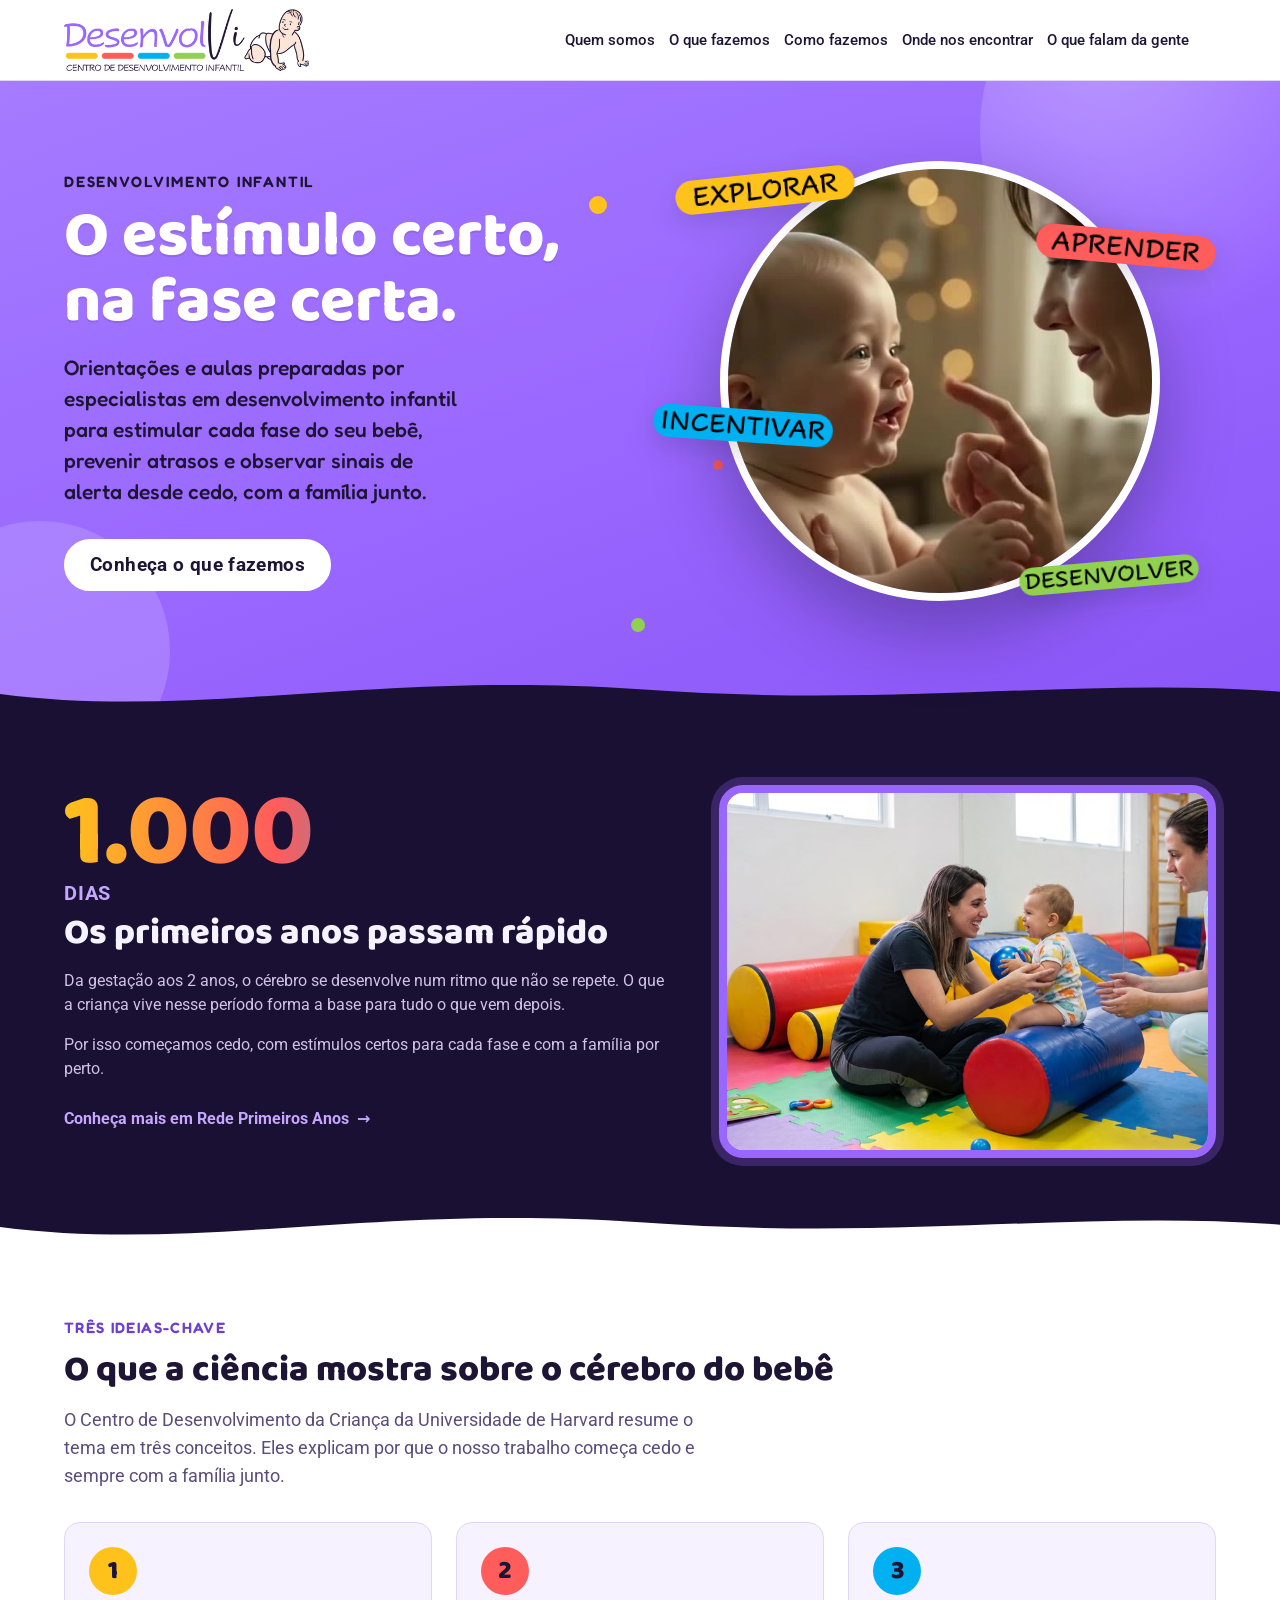
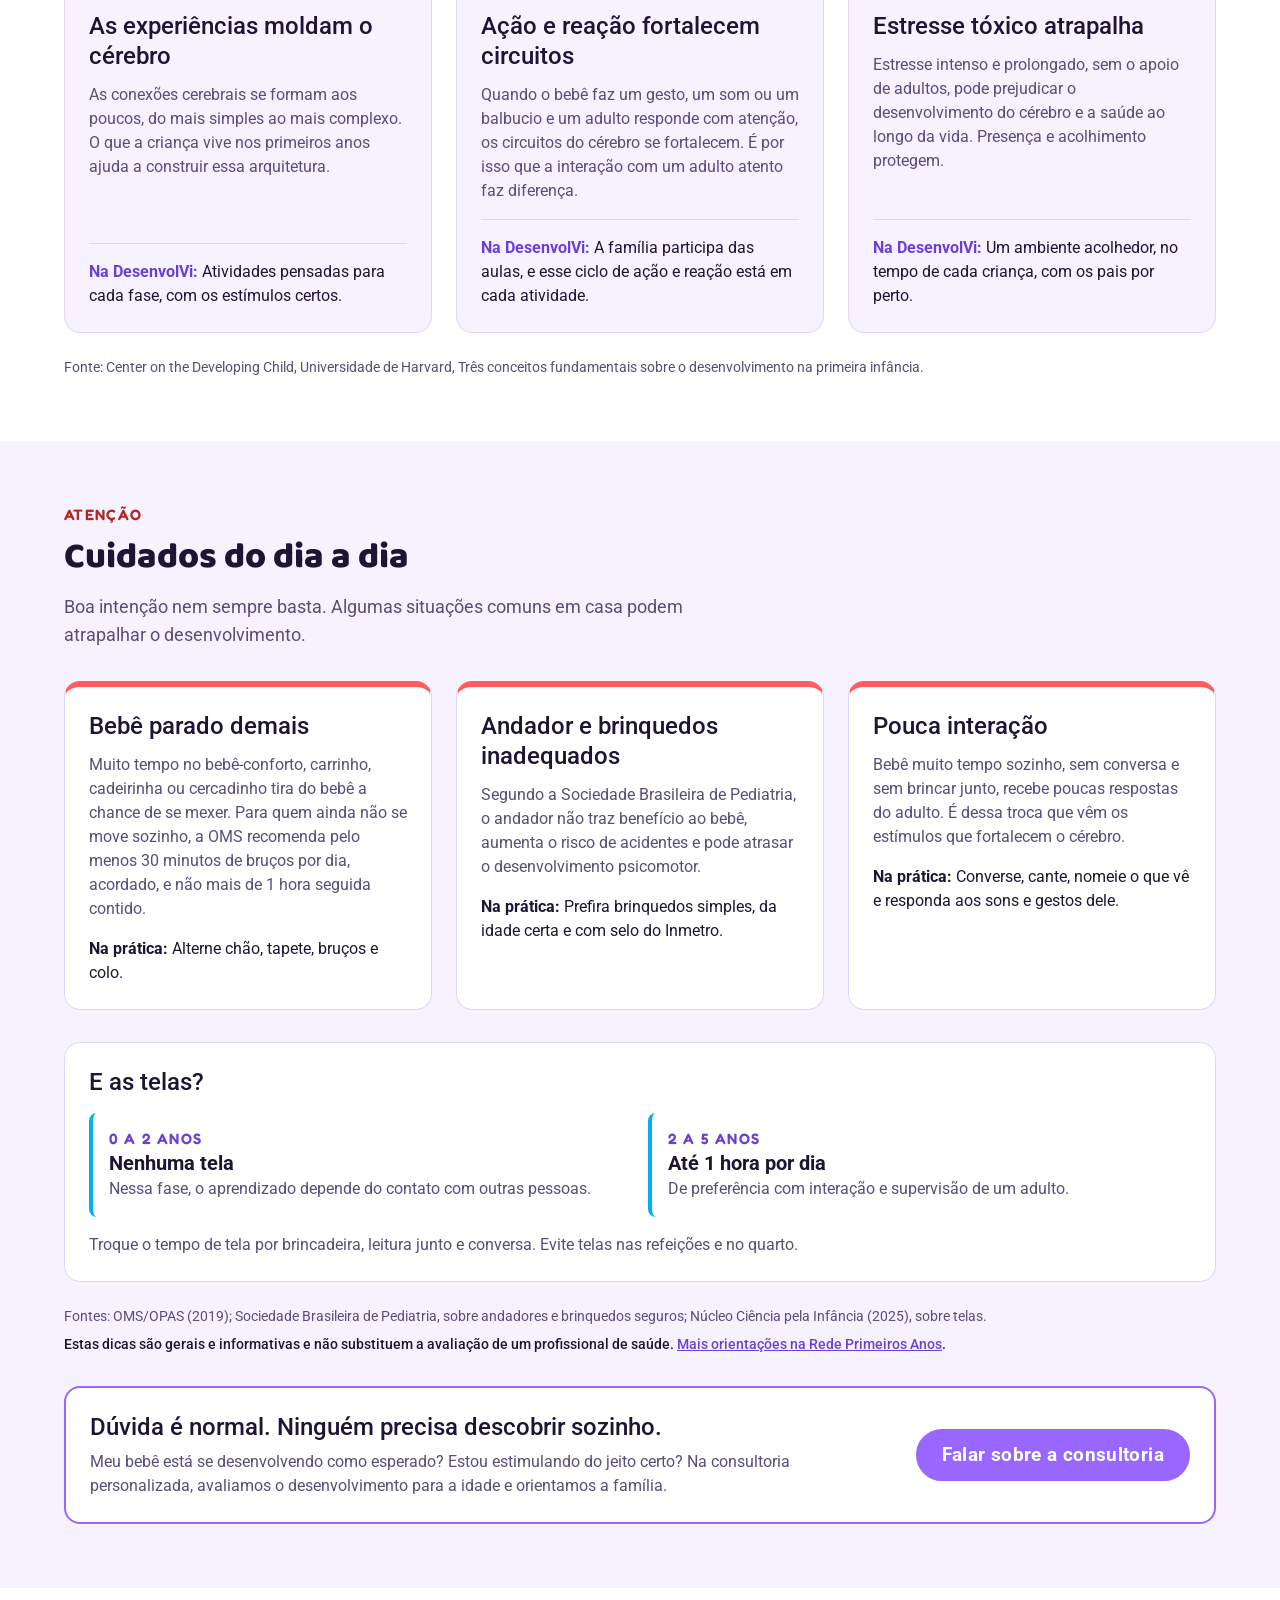
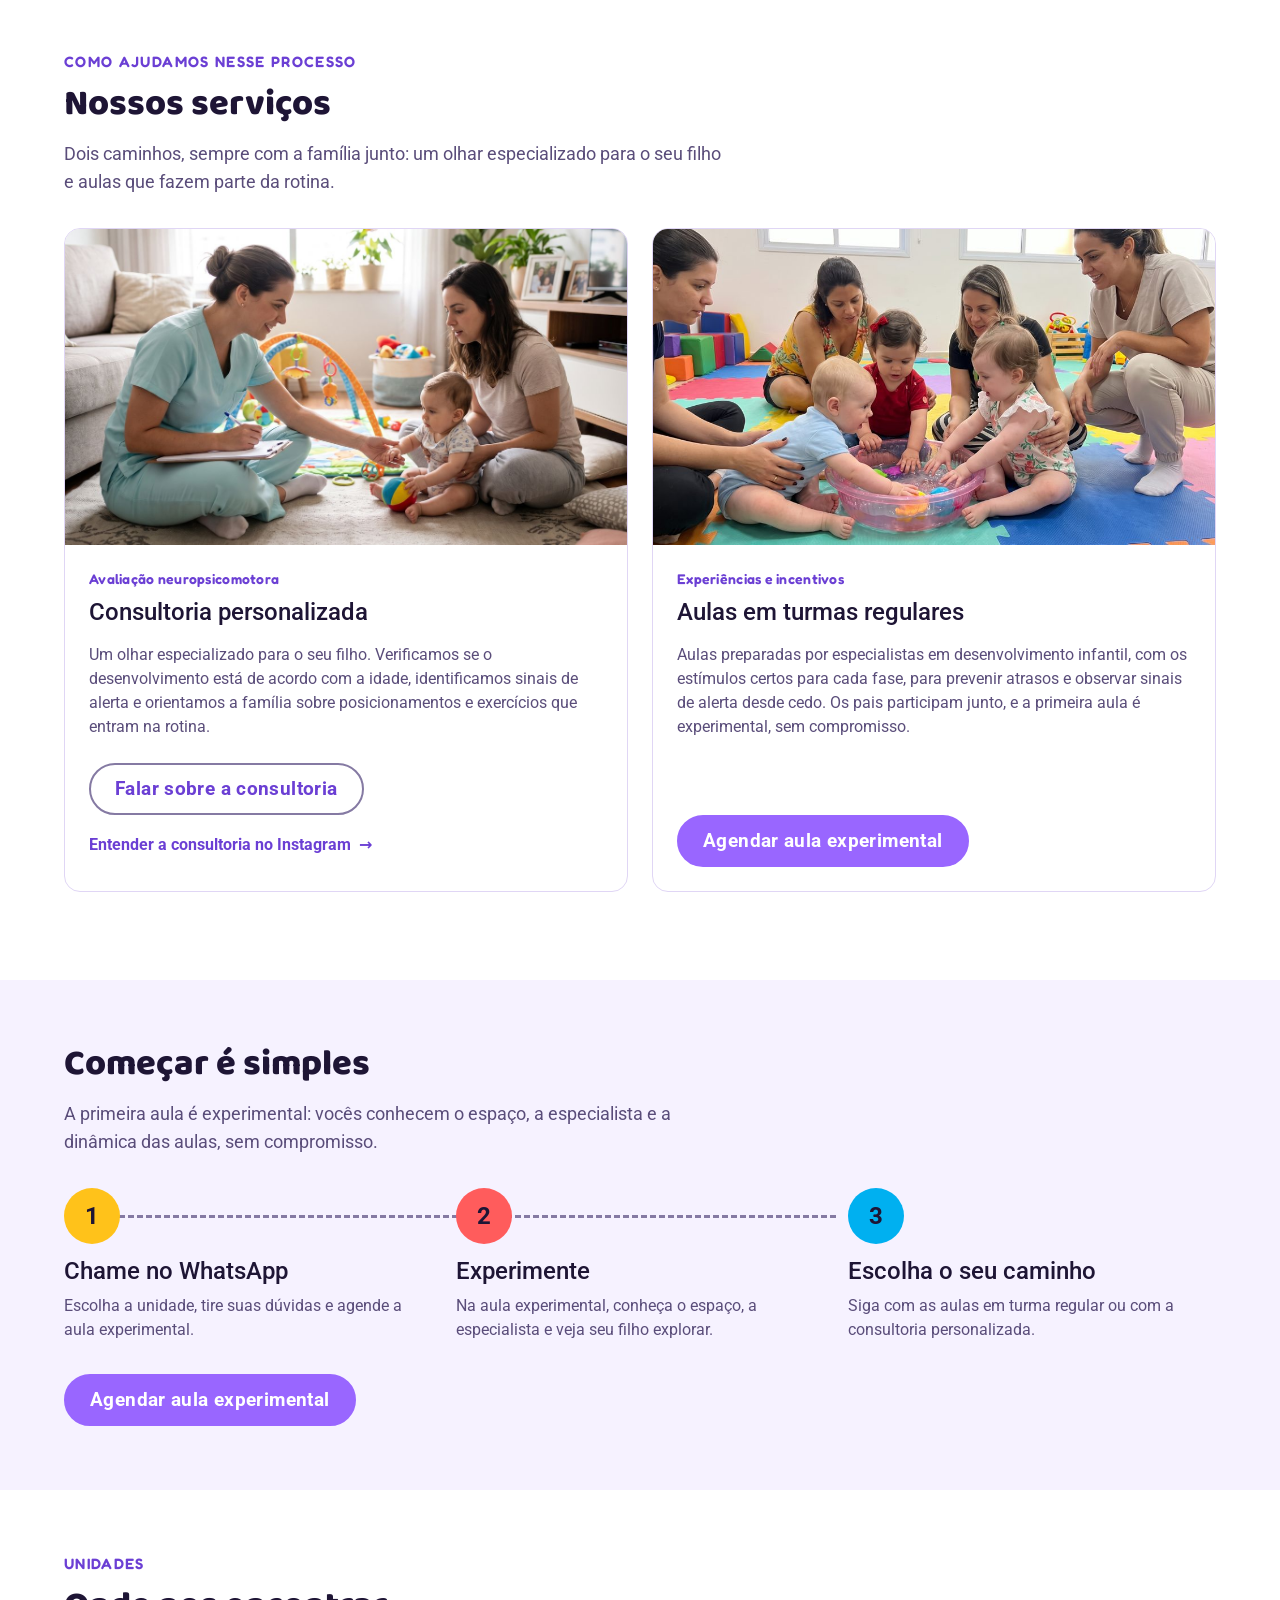
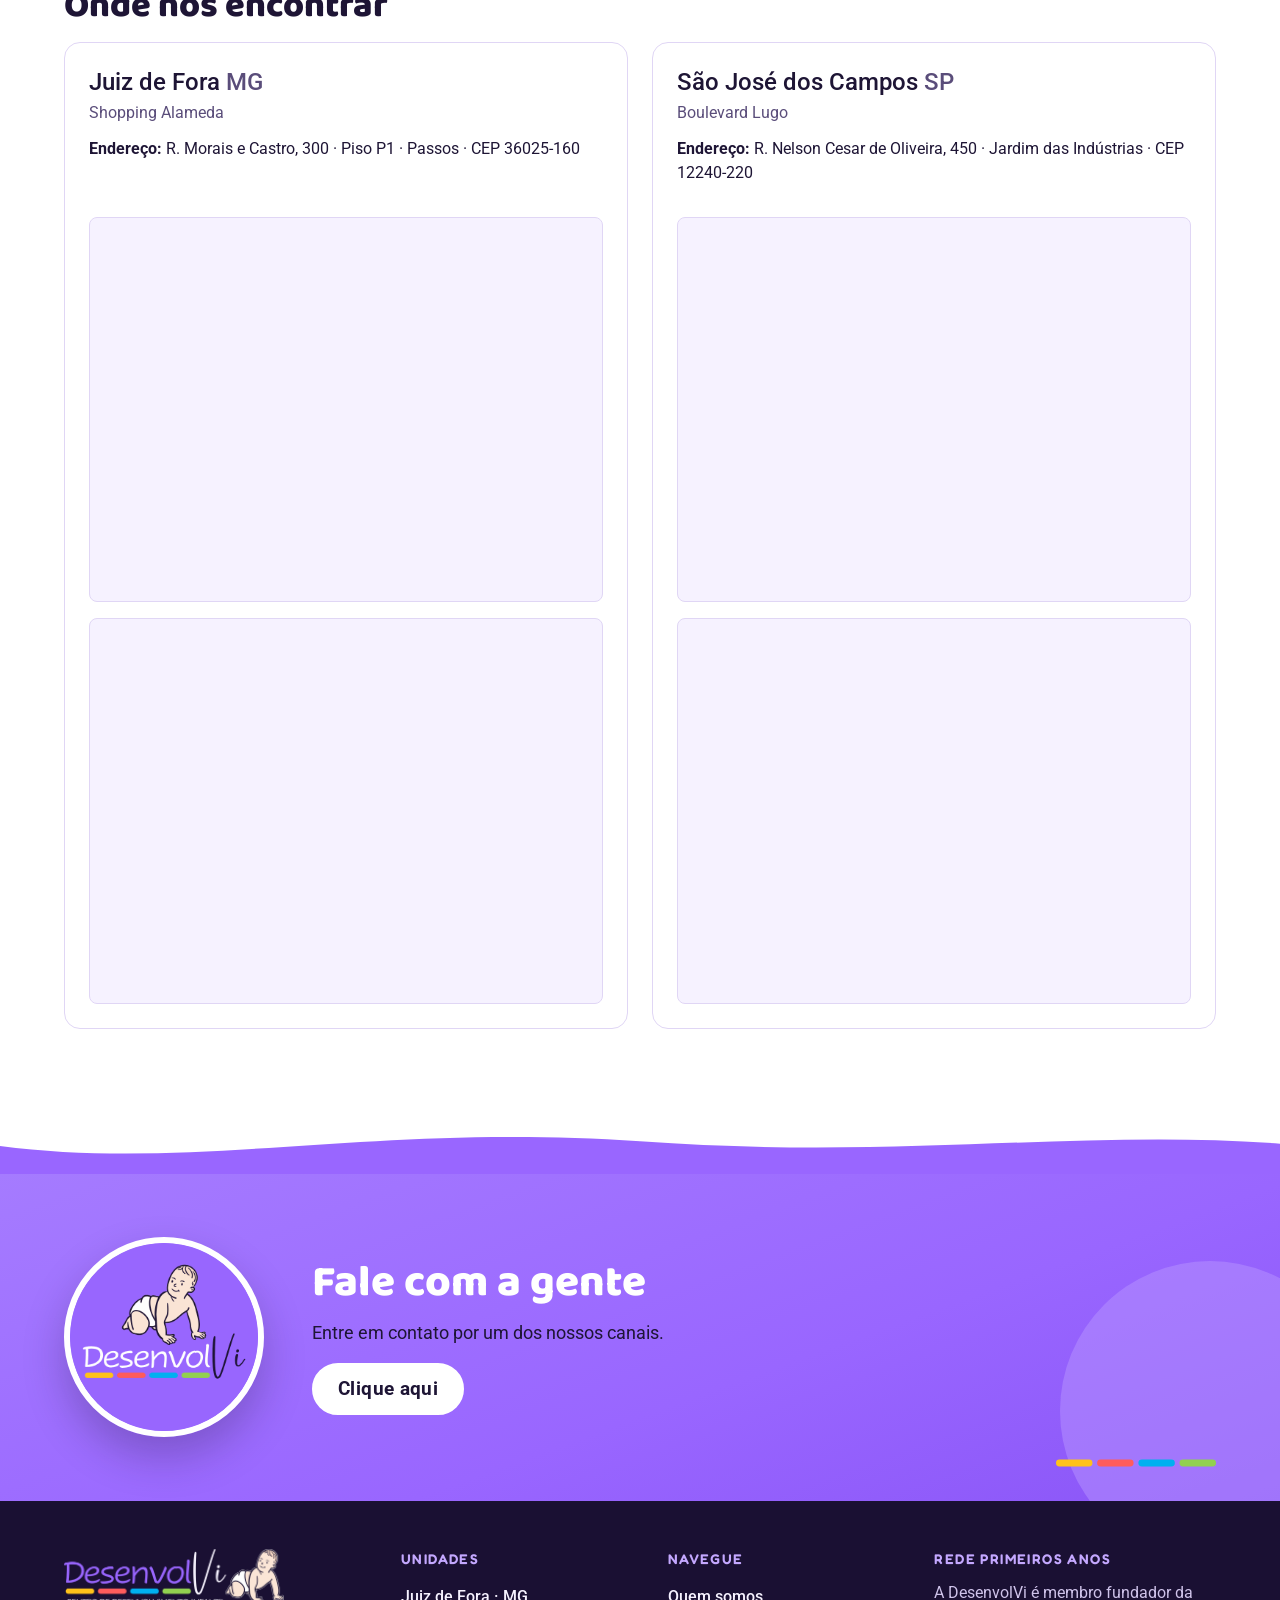
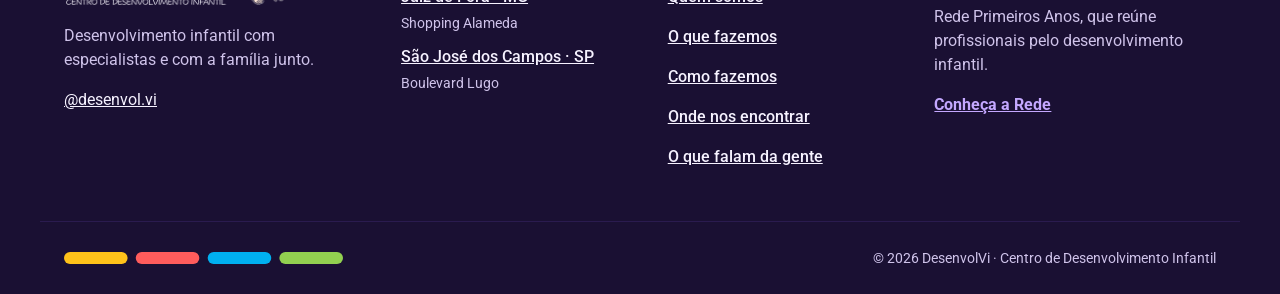
==== commit 59ed14ec: "Prévia: Fale com a gente e página de contatos (não publicada) Co-Authored-By: Claude Opus 5.5 <norep" ====
--- a/index.html
+++ b/index.html
@@ -16,7 +16,7 @@
 <link rel="apple-touch-icon" href="assets/img/apple-touch-icon.png">
 <link rel="preload" href="assets/fonts/baloo-2-latin-800-normal.woff2" as="font" type="font/woff2" crossorigin>
 <link rel="preload" href="assets/fonts/roboto-latin-400-normal.woff2" as="font" type="font/woff2" crossorigin>
-<link rel="stylesheet" href="assets/css/style.css?v=3">
+<link rel="stylesheet" href="assets/css/style.css?v=4">
 <script>(function(){var visto=false;try{visto=sessionStorage.getItem('dv-intro-visto')==='1';}catch(e){}try{if(!visto&&!location.hash&&!(window.matchMedia&&matchMedia('(prefers-reduced-motion: reduce)').matches)){document.documentElement.classList.add('intro-on','intro-lock');}}catch(e){}})();</script>
 </head>
 <body>
@@ -157,13 +157,26 @@
     </div>
   </section>
 
-  <section class="secao com-onda" id="unidades">
+  <section class="secao" id="unidades">
     <div class="wrap">
       <p class="sobre">Unidades</p>
       <h2>Onde nos encontrar</h2>
       <div class="grade g2" data-unidades="mapas"></div>
     </div>
-    <svg class="onda o-escuro onda-base" viewBox="0 0 1440 96" preserveAspectRatio="none" aria-hidden="true" focusable="false"><path d="M0,48 C220,92 420,8 720,40 C1010,72 1220,18 1440,44 L1440,96 L0,96 Z" fill="currentColor"/></svg>
+  </section>
+
+  <section class="cta-final lilas">
+    <svg class="onda o-lilas onda-topo" viewBox="0 0 1440 96" preserveAspectRatio="none" aria-hidden="true" focusable="false"><path d="M0,48 C220,92 420,8 720,40 C1010,72 1220,18 1440,44 L1440,96 L0,96 Z" fill="currentColor"/></svg>
+    <span class="decor" aria-hidden="true"><span class="bolha b3"></span></span>
+    <div class="wrap cta-in">
+      <img class="cta-logo" src="assets/img/logo-icone.png" alt="DesenvolVi, Centro de Desenvolvimento Infantil" width="256" height="256" loading="lazy">
+      <div>
+        <h2>Fale com a gente</h2>
+        <p>Entre em contato por um dos nossos canais.</p>
+        <a class="btn btn-claro" href="contato.html" aria-label="Clique aqui para ver todos os nossos canais de contato" data-evento="cta_final">Clique aqui</a>
+      </div>
+      <img class="faixa cta-faixa" src="assets/img/faixa.svg" alt="" width="200" height="12">
+    </div>
   </section>
 </main>
 
@@ -204,7 +217,7 @@
   </div>
 </dialog>
 
-<script src="assets/js/config.js?v=3"></script>
-<script src="assets/js/app.js?v=3"></script>
+<script src="assets/js/config.js?v=4"></script>
+<script src="assets/js/app.js?v=4"></script>
 </body>
 </html>
--- a/assets/css/style.css
+++ b/assets/css/style.css
@@ -582,3 +582,37 @@
 .formacao li{position:relative;padding-left:22px;margin-bottom:var(--space-3)}
 .formacao li:last-child{margin-bottom:0}
 .formacao li::before{content:"";position:absolute;left:2px;top:9px;width:9px;height:9px;border-radius:50%;background:var(--brand)}
+/* Quem somos: foto da Tia Vivi em formato retrato */
+.foto-red.retrato{aspect-ratio:3/4;width:100%;max-width:320px;justify-self:center;align-self:center}
+.foto-red.retrato img{object-position:50% 20%}
+@media (max-width:767px){.foto-red.retrato{max-width:280px;margin:0 auto}}
+/* O que falam: esconde o título "avaliação de clientes" que vem do quadro de avaliações do Google */
+[data-avaliacoes] .es-widget-title-container{display:none!important}
+
+/* Chamada final "Fale com a gente": logo-ícone da marca no lugar do bebê */
+.cta-final .cta-logo{flex:none;width:200px;height:200px;border-radius:50%;border:6px solid #fff;box-shadow:0 20px 40px rgba(30,21,53,.25)}
+@media (max-width:767px){.cta-final .cta-logo{width:140px;height:140px;border-width:5px}}
+
+/* ==========================================================================
+   Página de contatos (link da bio): pensada para o celular, uma coluna de botões
+   ========================================================================== */
+html:has(> body.pg-links){background:#8A55F7}
+body.pg-links{min-height:100vh;background:linear-gradient(160deg,#A57BFF 0%,var(--brand) 55%,#8A55F7 100%)}
+.links-wrap{max-width:480px;margin:0 auto;padding:var(--space-7) var(--space-4) var(--space-7);text-align:center}
+.links-logo{display:block;width:120px;height:120px;margin:0 auto var(--space-4);border-radius:50%;border:5px solid #fff;box-shadow:0 14px 30px rgba(30,21,53,.25)}
+.links-tit{color:#fff;font-size:36px;line-height:40px;margin:0 0 var(--space-2)}
+.links-sub{font-family:var(--subtitulo);font-weight:500;font-size:18px;line-height:26px;color:var(--on-surface-brand);margin:0 0 var(--space-6)}
+.links-sub a{color:var(--on-surface-brand)}
+.links-grupo{margin:0 0 var(--space-5)}
+.links-grupo-tit{font-family:var(--subtitulo);font-weight:600;font-size:15px;line-height:20px;letter-spacing:.09em;text-transform:uppercase;color:var(--on-surface-brand);margin:0 0 var(--space-3)}
+.link-btn{display:flex;align-items:center;gap:var(--space-3);min-height:58px;padding:var(--space-2) var(--space-5) var(--space-2) var(--space-2);margin:0 0 var(--space-3);background:#fff;border-radius:var(--radius-pill);color:var(--ink);font-weight:700;font-size:17px;line-height:22px;text-decoration:none;box-shadow:0 6px 16px rgba(30,21,53,.15);transition:transform .15s ease,box-shadow .15s ease}
+.link-btn:hover{transform:translateY(-2px);box-shadow:0 10px 22px rgba(30,21,53,.22)}
+.link-btn:focus-visible{outline:3px solid #fff;outline-offset:3px}
+.link-ic{flex:none;display:inline-flex;align-items:center;justify-content:center;width:42px;height:42px;border-radius:50%;background:var(--surface-soft);color:var(--brand-text)}
+.link-ic svg,.link-ic .ic{width:21px;height:21px}
+.link-txt{flex:1;text-align:left}
+.link-btn.destaque{background:var(--ink);color:#fff;font-size:18px}
+.link-btn.destaque .link-ic{background:var(--explorar);color:var(--on-pilula)}
+.links-faixa{display:block;margin:var(--space-6) auto var(--space-3);width:160px;height:auto}
+.links-rodape{margin:0;font-size:14px;line-height:20px;color:var(--on-surface-brand)}
+@media (prefers-reduced-motion:reduce){.link-btn{transition:none}.link-btn:hover{transform:none}}
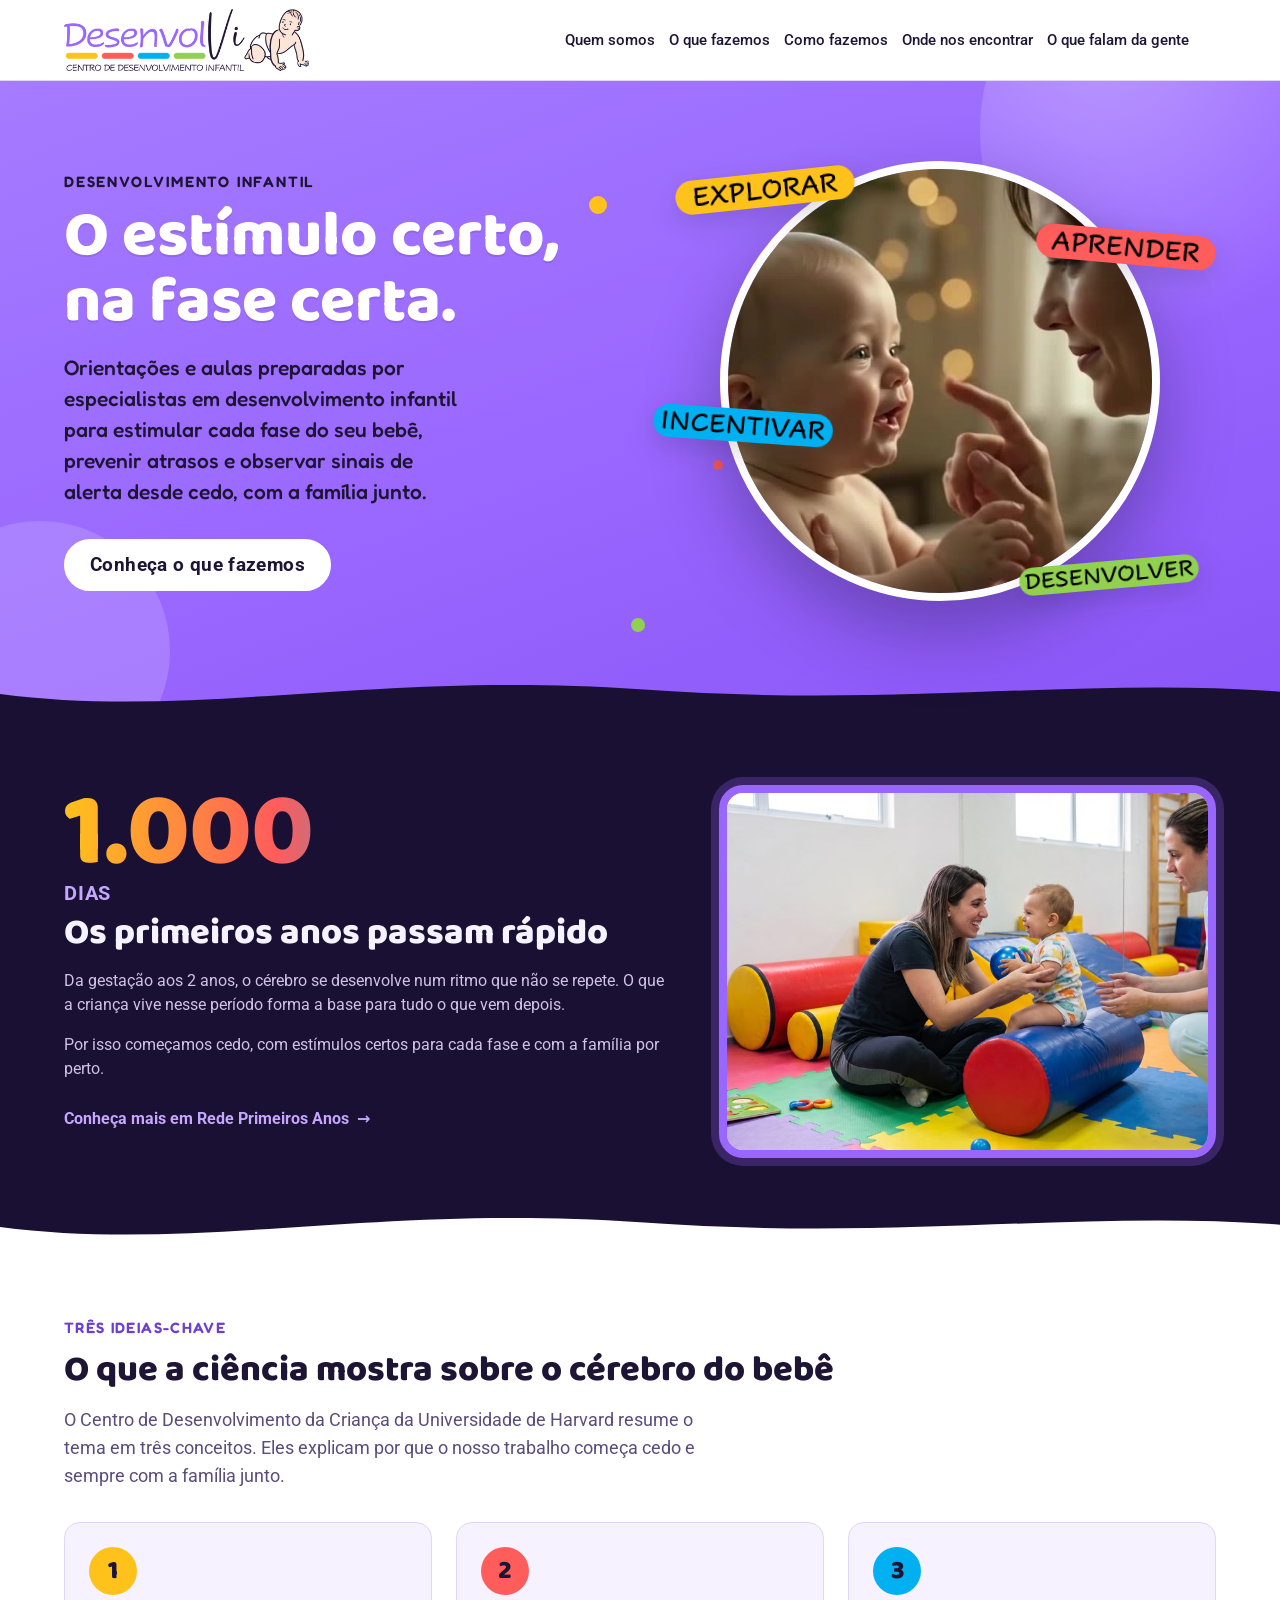
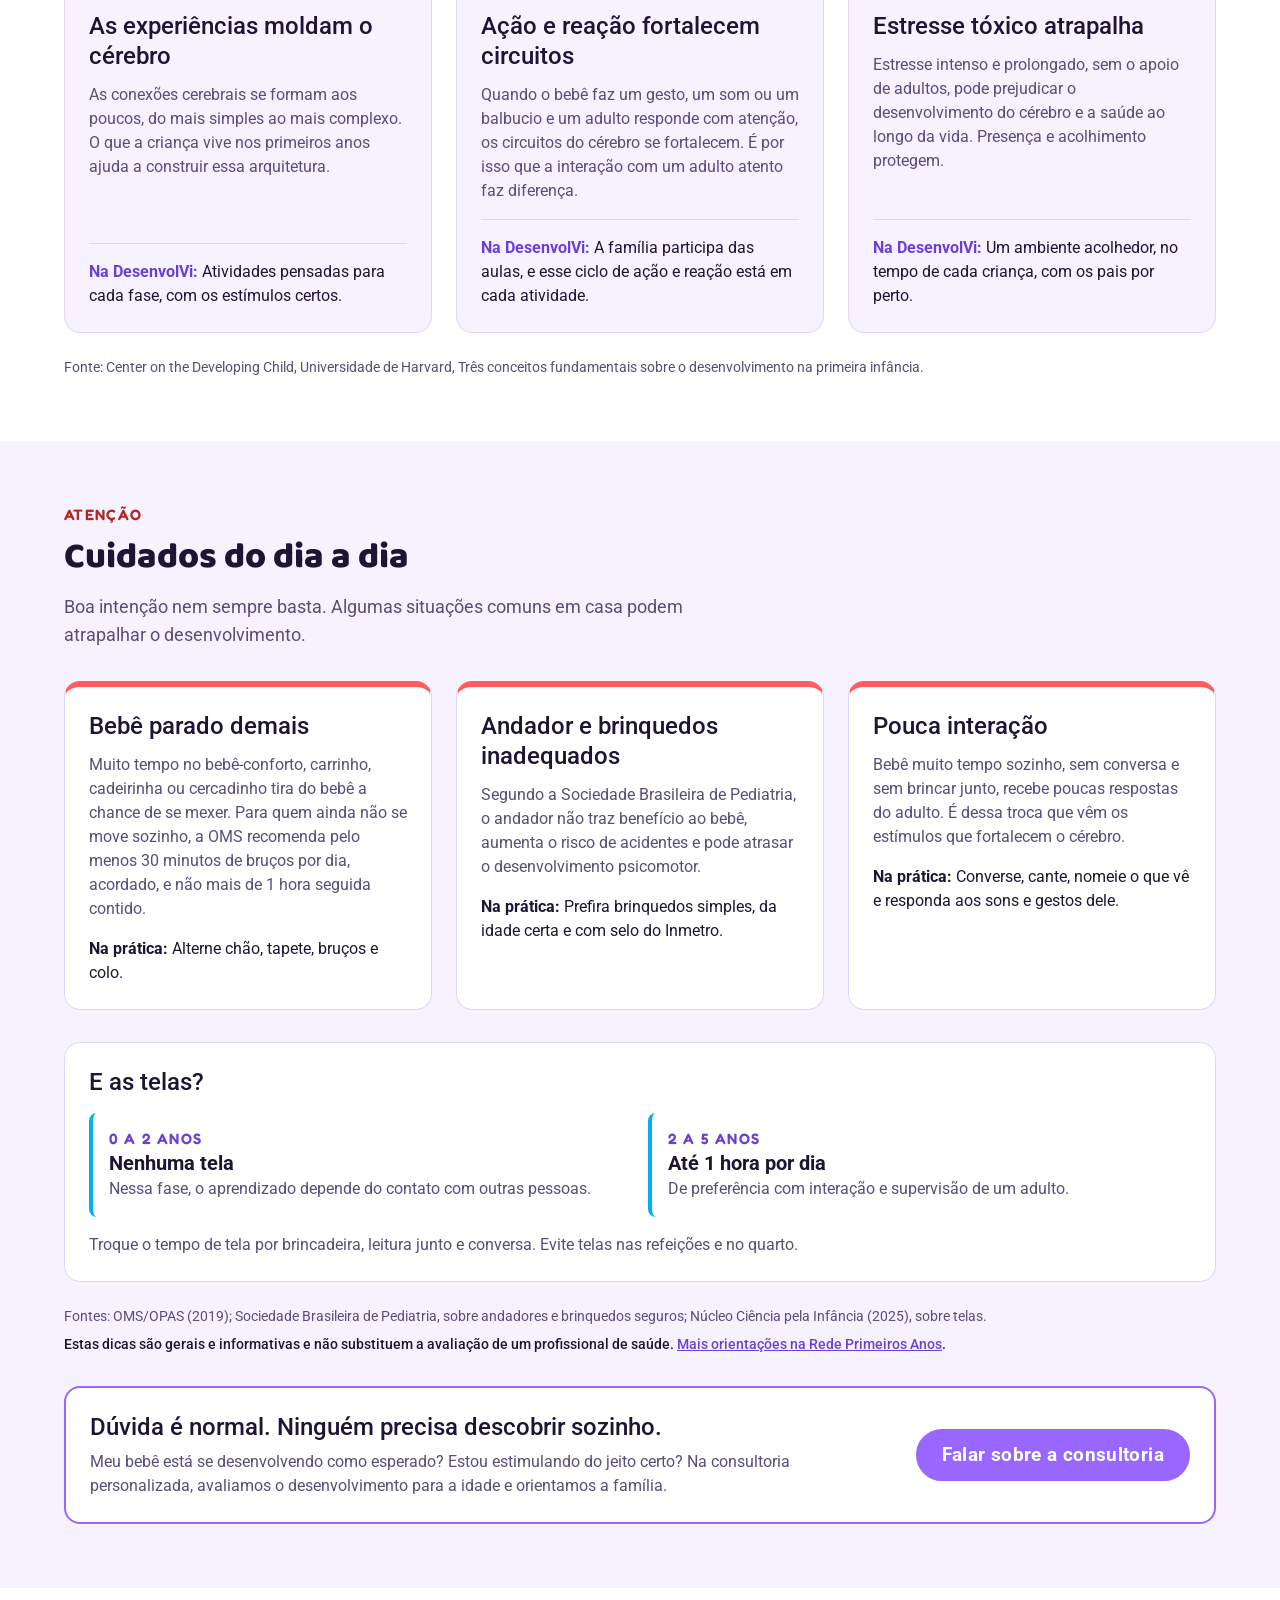
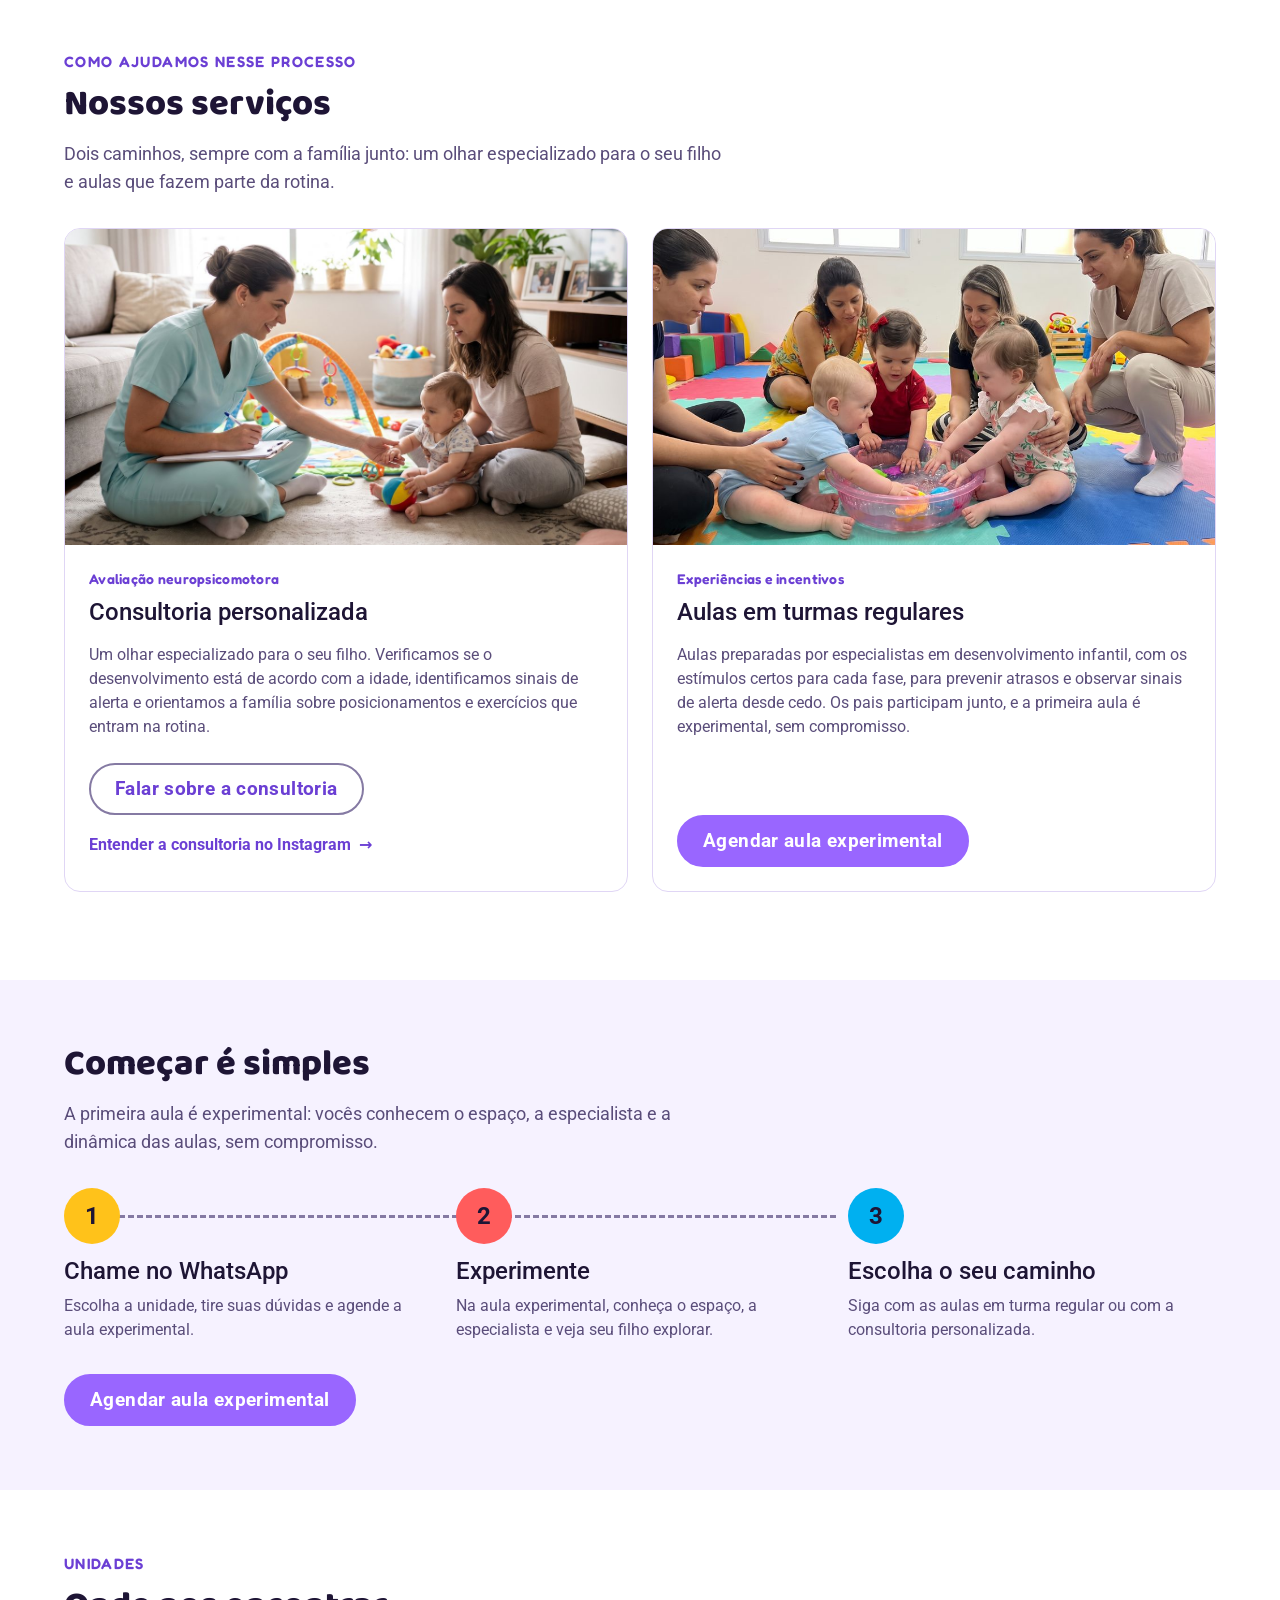
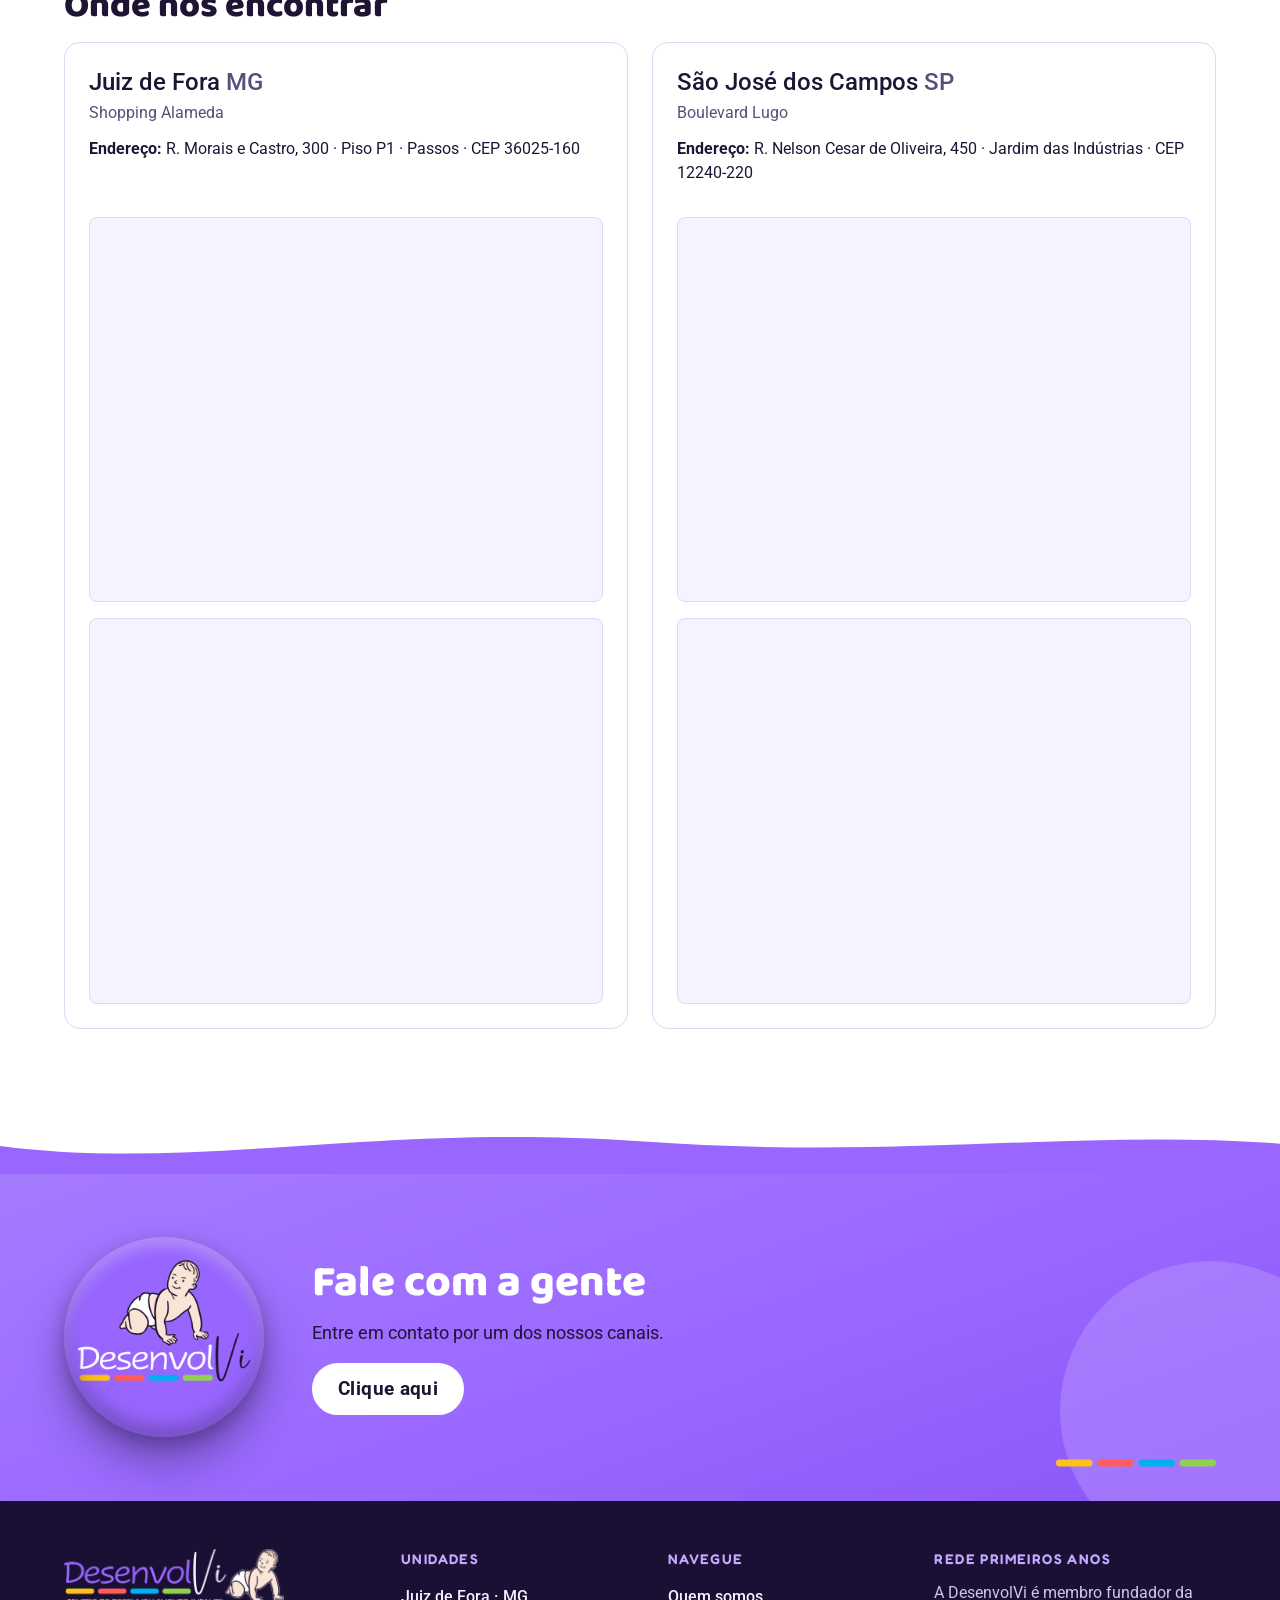
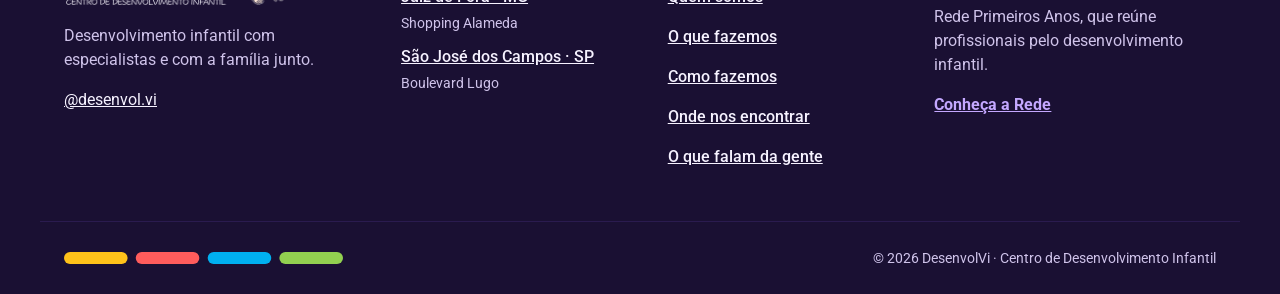
==== commit 87fc3be6: "Prévia: logo-ícone com profundidade, sem borda Co-Authored-By: Claude Opus 5.5 <noreply@anthropic.co" ====
--- a/index.html
+++ b/index.html
@@ -169,7 +169,7 @@
     <svg class="onda o-lilas onda-topo" viewBox="0 0 1440 96" preserveAspectRatio="none" aria-hidden="true" focusable="false"><path d="M0,48 C220,92 420,8 720,40 C1010,72 1220,18 1440,44 L1440,96 L0,96 Z" fill="currentColor"/></svg>
     <span class="decor" aria-hidden="true"><span class="bolha b3"></span></span>
     <div class="wrap cta-in">
-      <img class="cta-logo" src="assets/img/logo-icone.png" alt="DesenvolVi, Centro de Desenvolvimento Infantil" width="256" height="256" loading="lazy">
+      <span class="logo-3d cta-logo"><img src="assets/img/logo-icone.png" alt="DesenvolVi, Centro de Desenvolvimento Infantil" width="256" height="256" loading="lazy"></span>
       <div>
         <h2>Fale com a gente</h2>
         <p>Entre em contato por um dos nossos canais.</p>
--- a/assets/css/style.css
+++ b/assets/css/style.css
@@ -590,8 +590,12 @@
 [data-avaliacoes] .es-widget-title-container{display:none!important}
 
 /* Chamada final "Fale com a gente": logo-ícone da marca no lugar do bebê */
-.cta-final .cta-logo{flex:none;width:200px;height:200px;border-radius:50%;border:6px solid #fff;box-shadow:0 20px 40px rgba(30,21,53,.25)}
-@media (max-width:767px){.cta-final .cta-logo{width:140px;height:140px;border-width:5px}}
+/* logo-ícone com profundidade (sombra projetada e relevo interno), sem borda */
+.logo-3d{position:relative;display:block;flex:none;border-radius:50%;box-shadow:0 24px 44px rgba(30,21,53,.38),0 8px 16px rgba(30,21,53,.26)}
+.logo-3d img,.cta-final .logo-3d img{display:block;width:100%;height:100%;border-radius:50%}
+.logo-3d::after{content:"";position:absolute;inset:0;border-radius:50%;pointer-events:none;box-shadow:inset 0 -10px 18px rgba(30,21,53,.30),inset 0 8px 14px rgba(255,255,255,.30)}
+.cta-final .cta-logo{width:200px;height:200px}
+@media (max-width:767px){.cta-final .cta-logo{width:140px;height:140px}}
 
 /* ==========================================================================
    Página de contatos (link da bio): pensada para o celular, uma coluna de botões
@@ -599,7 +603,7 @@
 html:has(> body.pg-links){background:#8A55F7}
 body.pg-links{min-height:100vh;background:linear-gradient(160deg,#A57BFF 0%,var(--brand) 55%,#8A55F7 100%)}
 .links-wrap{max-width:480px;margin:0 auto;padding:var(--space-7) var(--space-4) var(--space-7);text-align:center}
-.links-logo{display:block;width:120px;height:120px;margin:0 auto var(--space-4);border-radius:50%;border:5px solid #fff;box-shadow:0 14px 30px rgba(30,21,53,.25)}
+.links-logo{width:128px;height:128px;margin:0 auto var(--space-5)}
 .links-tit{color:#fff;font-size:36px;line-height:40px;margin:0 0 var(--space-2)}
 .links-sub{font-family:var(--subtitulo);font-weight:500;font-size:18px;line-height:26px;color:var(--on-surface-brand);margin:0 0 var(--space-6)}
 .links-sub a{color:var(--on-surface-brand)}
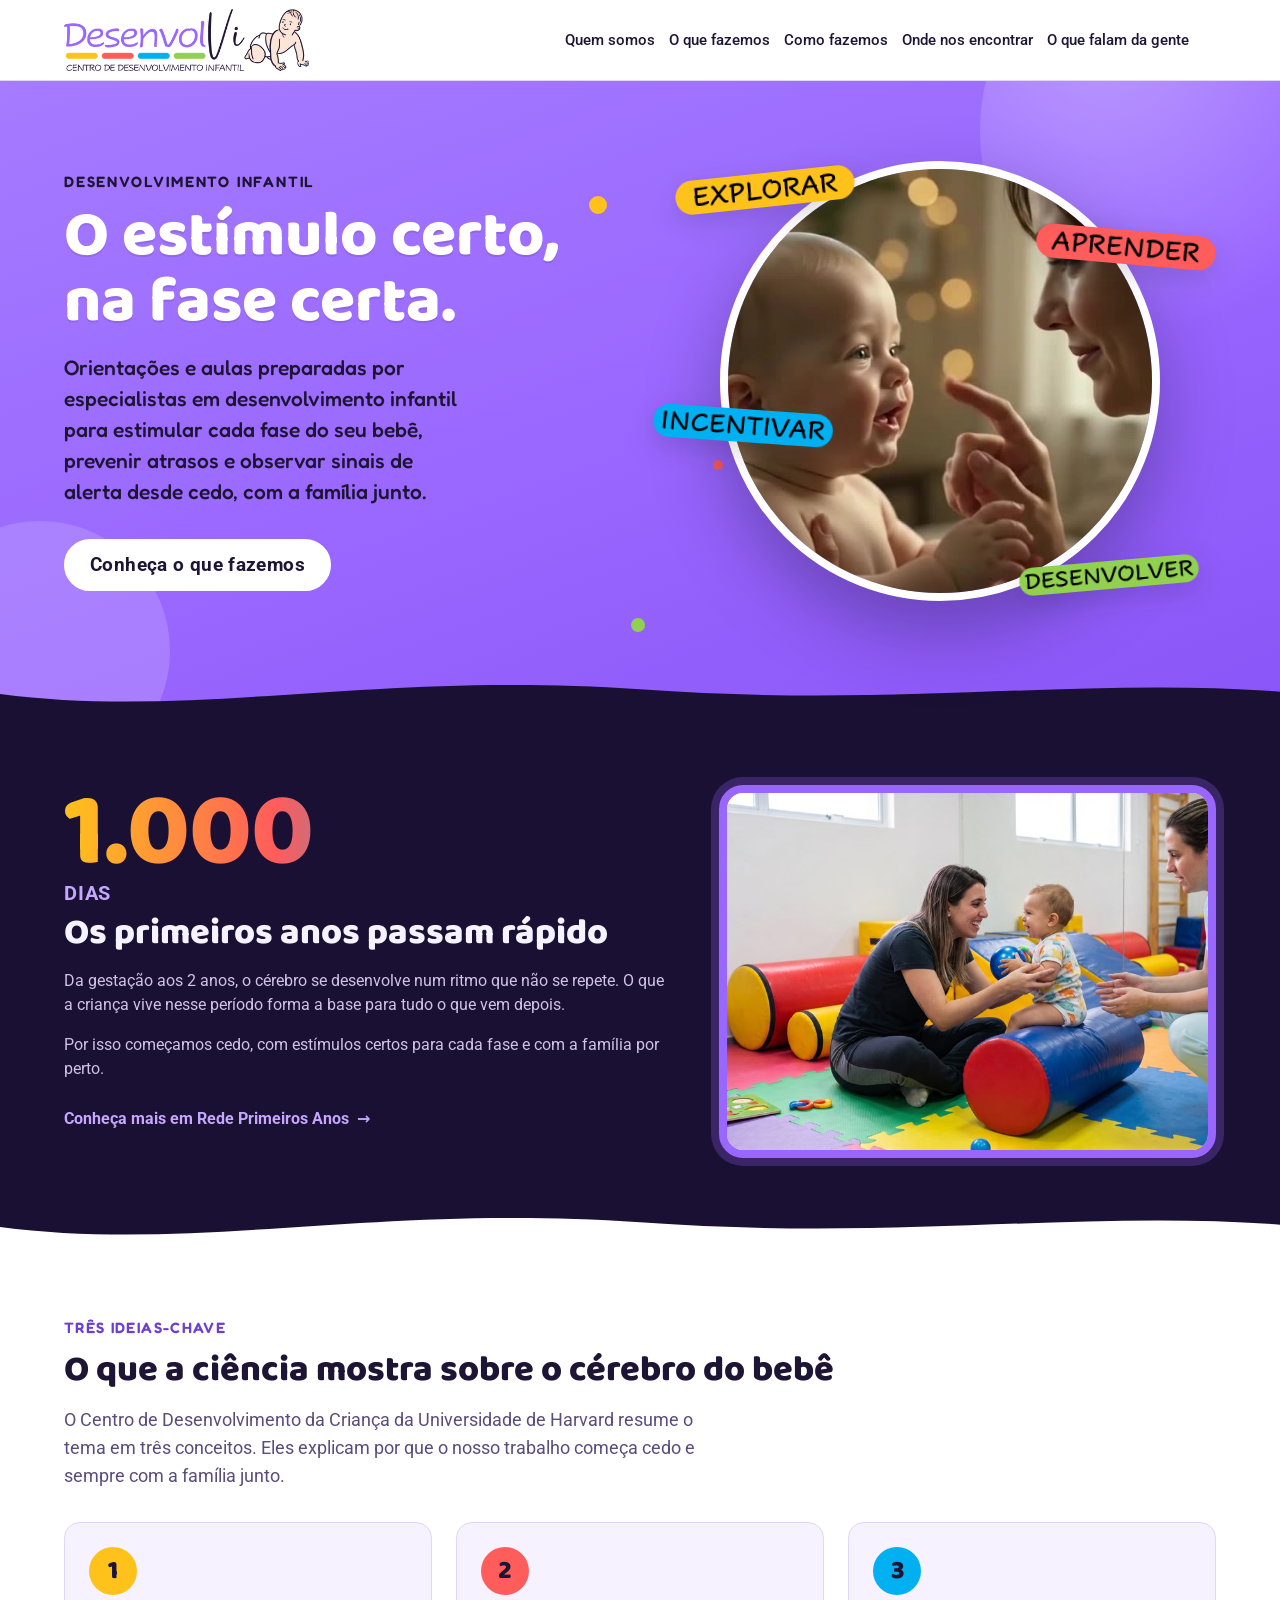
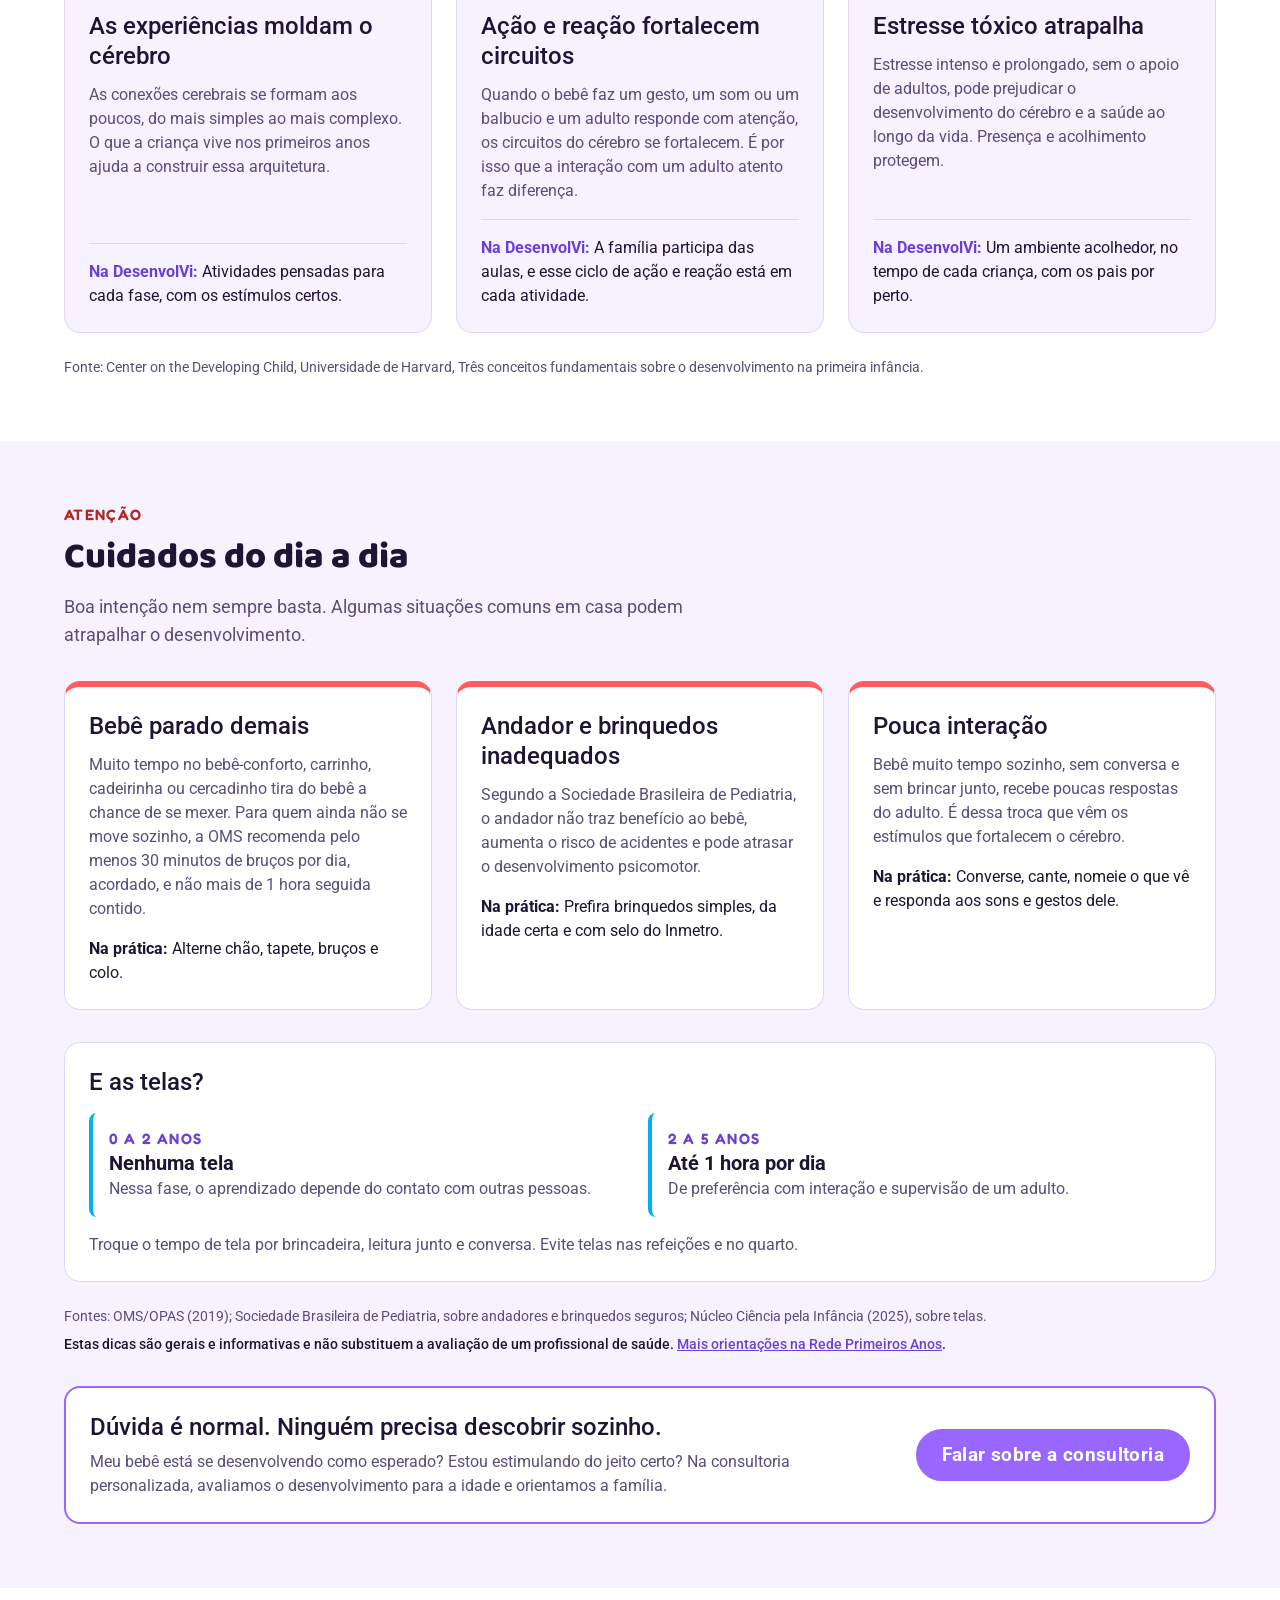
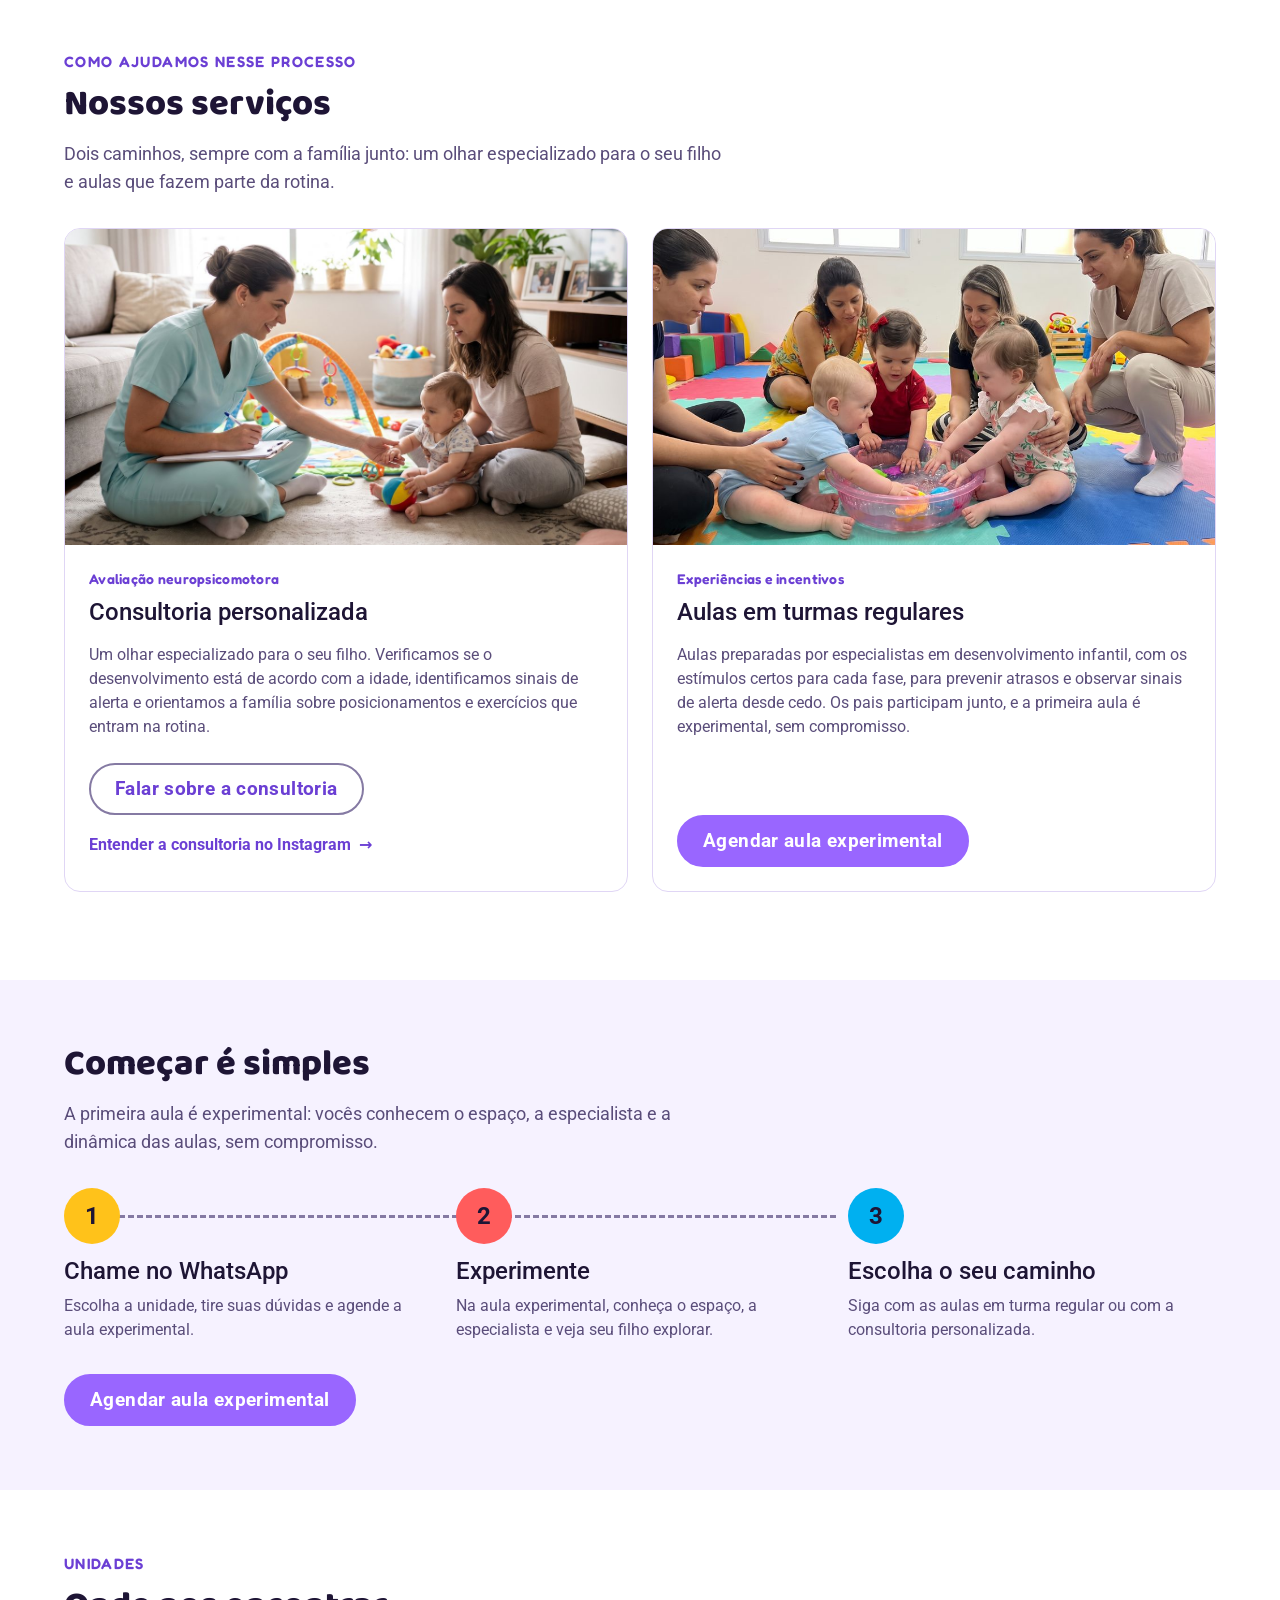
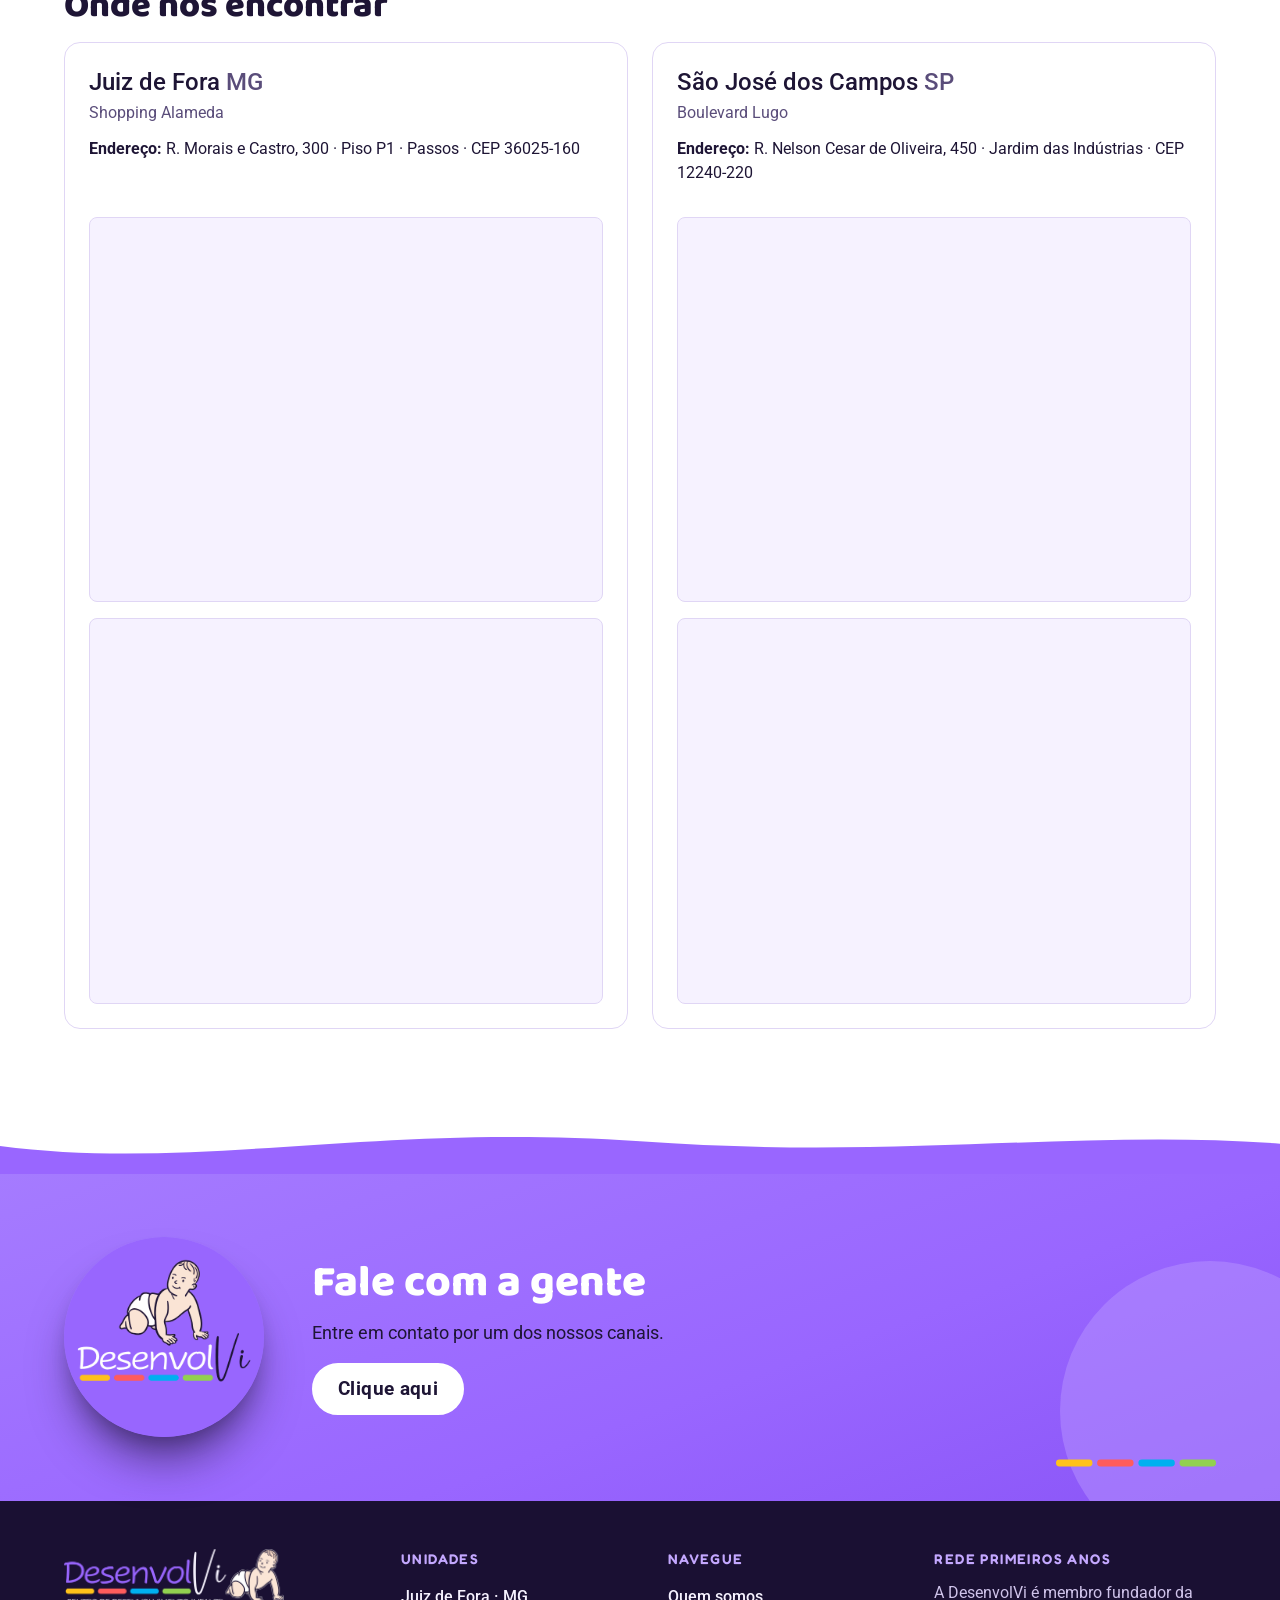
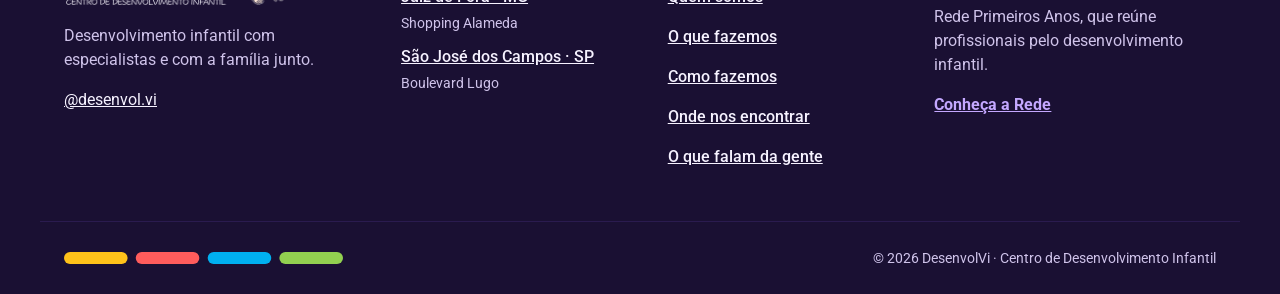
==== commit 61ea29a3: "Fale com a gente: nova chamada no fim de todas as páginas e página de contatos - Chamada final com o" ====
--- a/index.html
+++ b/index.html
@@ -16,7 +16,7 @@
 <link rel="apple-touch-icon" href="assets/img/apple-touch-icon.png">
 <link rel="preload" href="assets/fonts/baloo-2-latin-800-normal.woff2" as="font" type="font/woff2" crossorigin>
 <link rel="preload" href="assets/fonts/roboto-latin-400-normal.woff2" as="font" type="font/woff2" crossorigin>
-<link rel="stylesheet" href="assets/css/style.css?v=4">
+<link rel="stylesheet" href="assets/css/style.css?v=5">
 <script>(function(){var visto=false;try{visto=sessionStorage.getItem('dv-intro-visto')==='1';}catch(e){}try{if(!visto&&!location.hash&&!(window.matchMedia&&matchMedia('(prefers-reduced-motion: reduce)').matches)){document.documentElement.classList.add('intro-on','intro-lock');}}catch(e){}})();</script>
 </head>
 <body>
@@ -217,7 +217,7 @@
   </div>
 </dialog>
 
-<script src="assets/js/config.js?v=4"></script>
-<script src="assets/js/app.js?v=4"></script>
+<script src="assets/js/config.js?v=5"></script>
+<script src="assets/js/app.js?v=5"></script>
 </body>
 </html>
--- a/assets/css/style.css
+++ b/assets/css/style.css
@@ -590,10 +590,9 @@
 [data-avaliacoes] .es-widget-title-container{display:none!important}
 
 /* Chamada final "Fale com a gente": logo-ícone da marca no lugar do bebê */
-/* logo-ícone com profundidade (sombra projetada e relevo interno), sem borda */
-.logo-3d{position:relative;display:block;flex:none;border-radius:50%;box-shadow:0 24px 44px rgba(30,21,53,.38),0 8px 16px rgba(30,21,53,.26)}
+/* logo-ícone "flutuando": só uma sombra suave projetada abaixo, sem borda e sem relevo */
+.logo-3d{position:relative;display:block;flex:none;border-radius:50%;box-shadow:0 32px 46px -12px rgba(30,21,53,.62),0 12px 20px -8px rgba(30,21,53,.30)}
 .logo-3d img,.cta-final .logo-3d img{display:block;width:100%;height:100%;border-radius:50%}
-.logo-3d::after{content:"";position:absolute;inset:0;border-radius:50%;pointer-events:none;box-shadow:inset 0 -10px 18px rgba(30,21,53,.30),inset 0 8px 14px rgba(255,255,255,.30)}
 .cta-final .cta-logo{width:200px;height:200px}
 @media (max-width:767px){.cta-final .cta-logo{width:140px;height:140px}}
 
